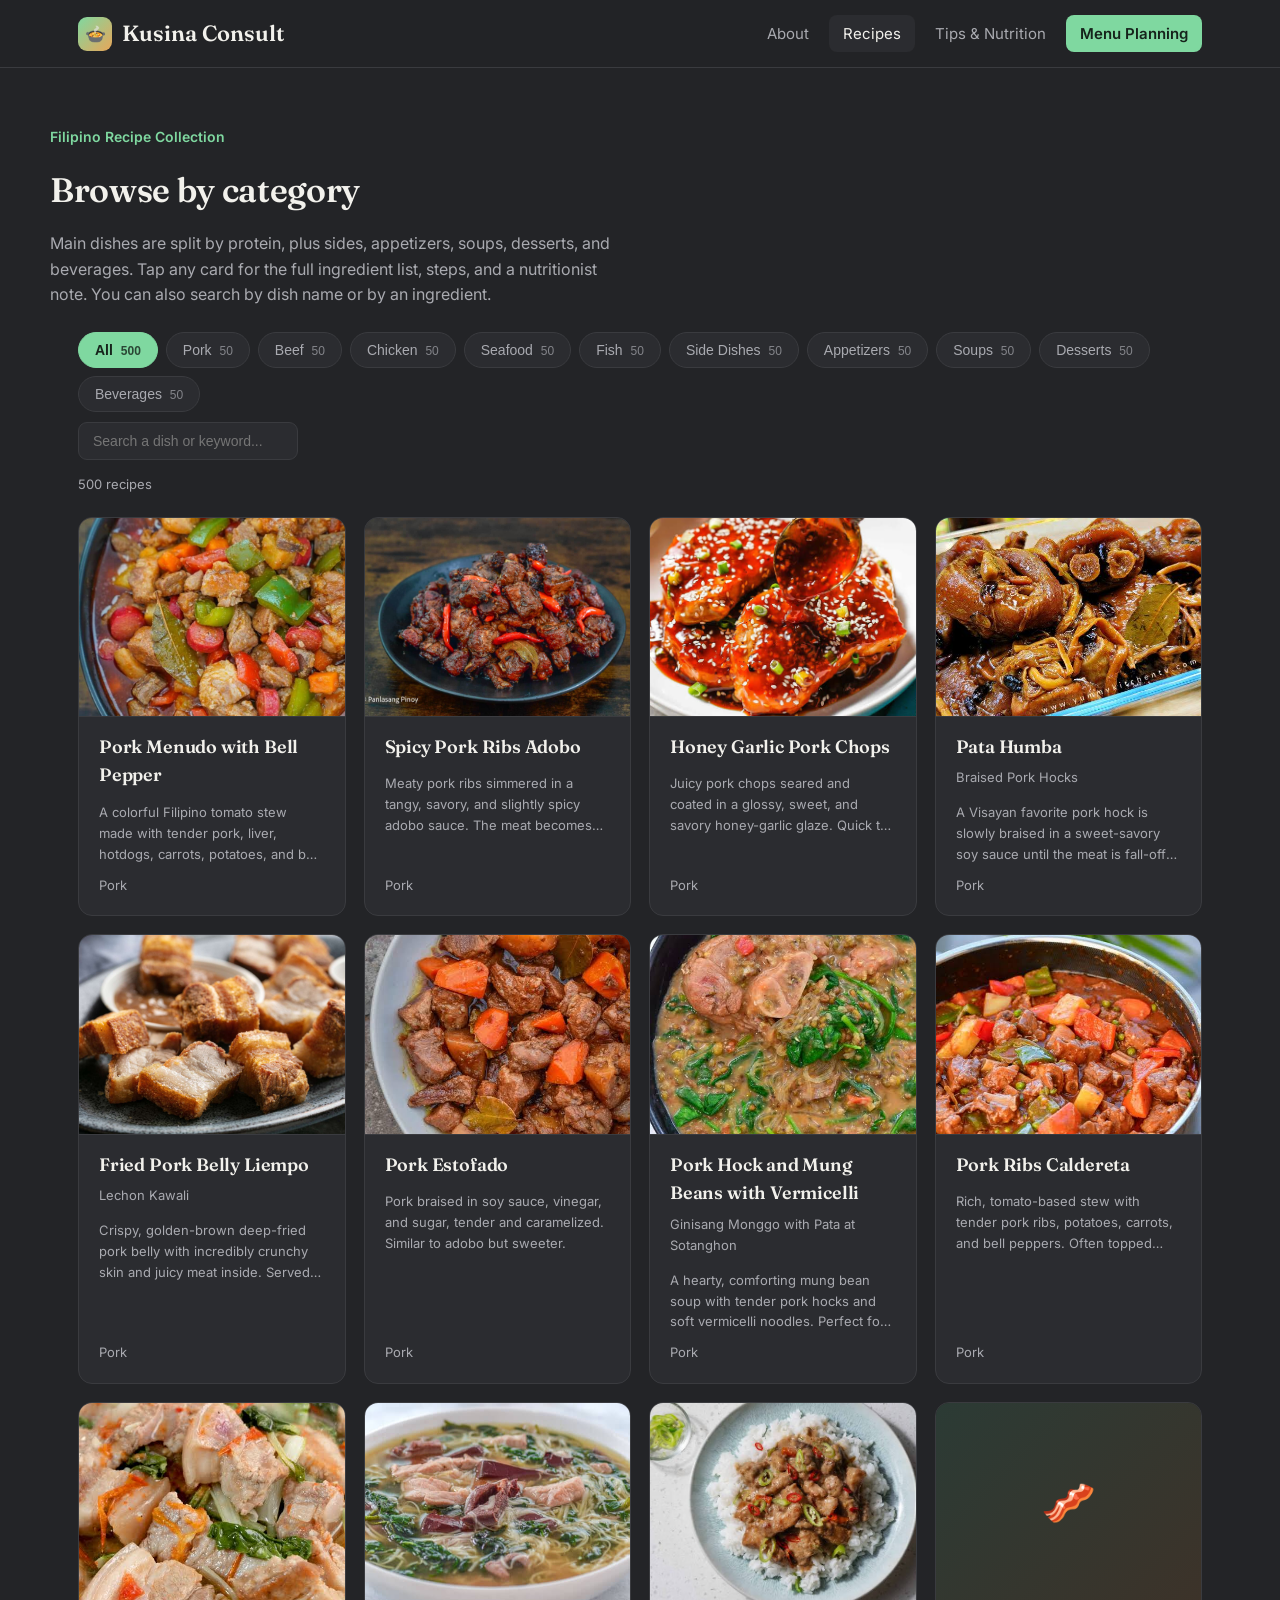
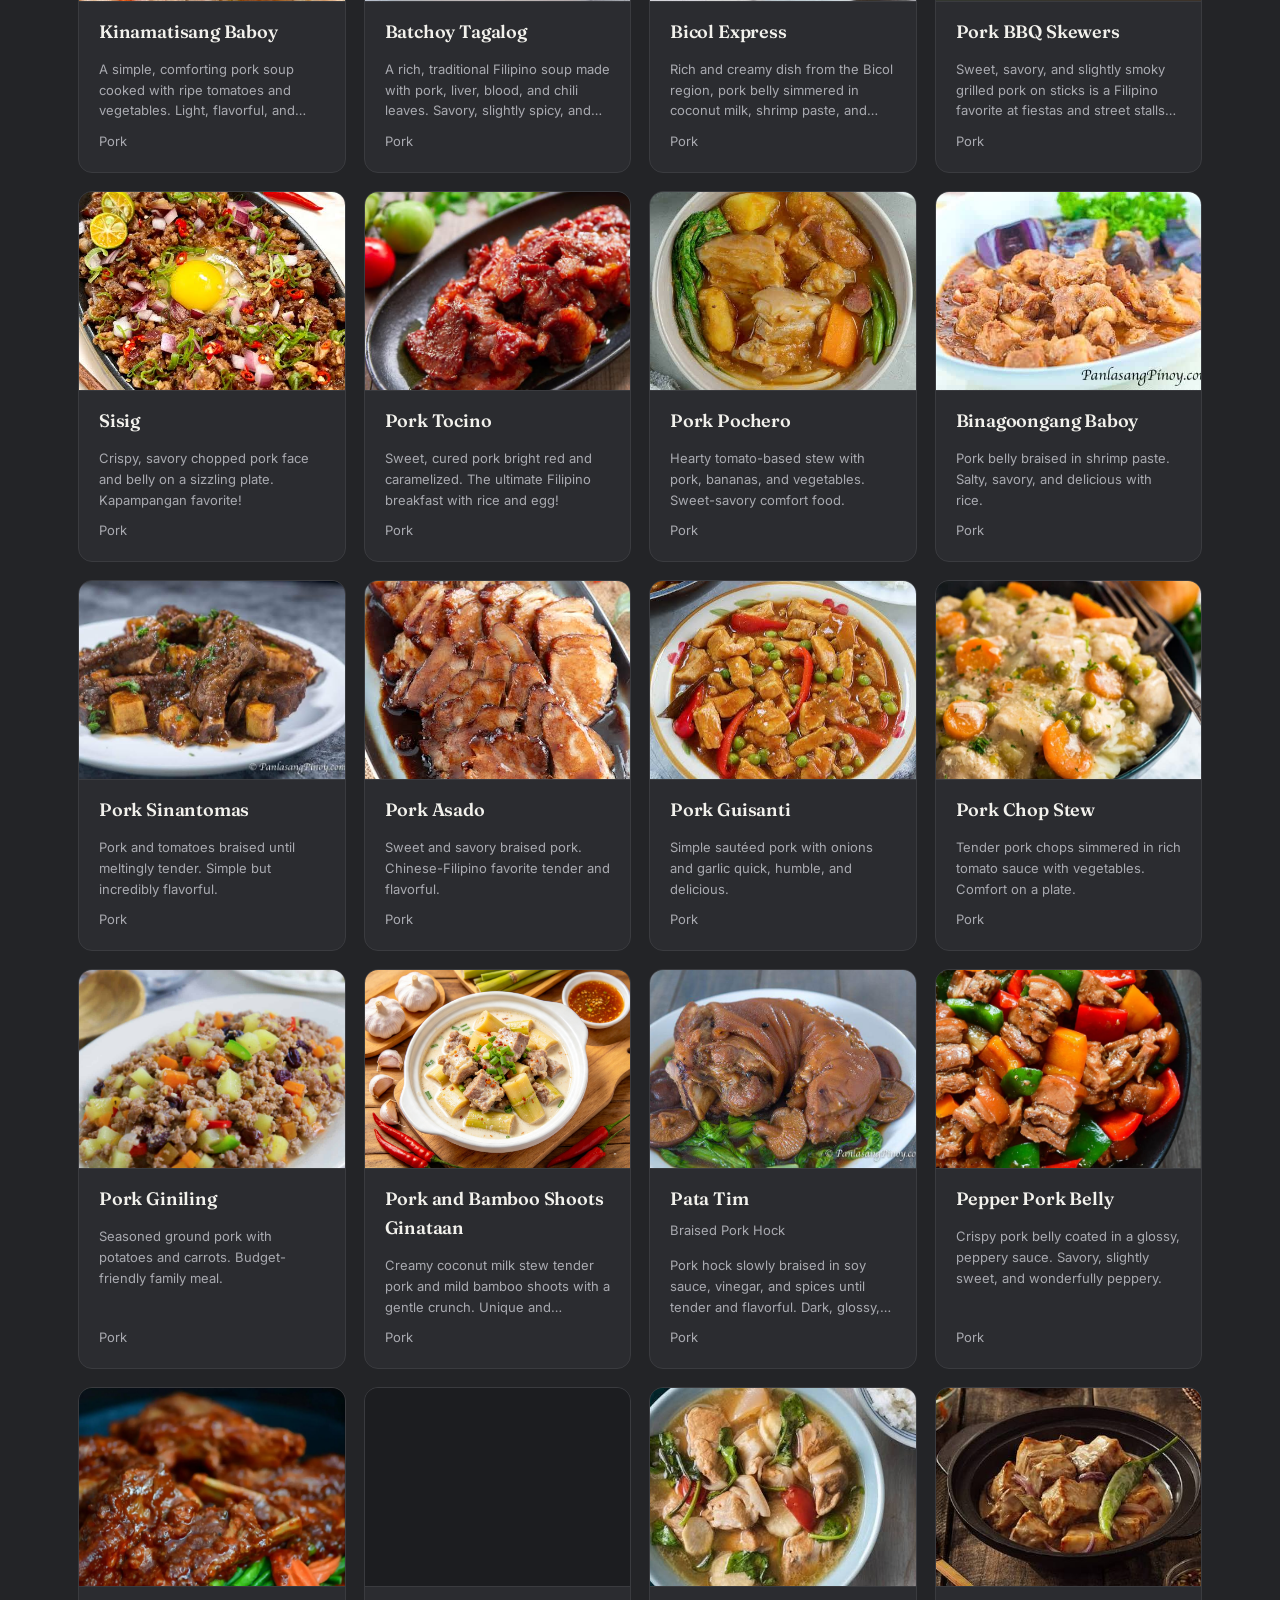
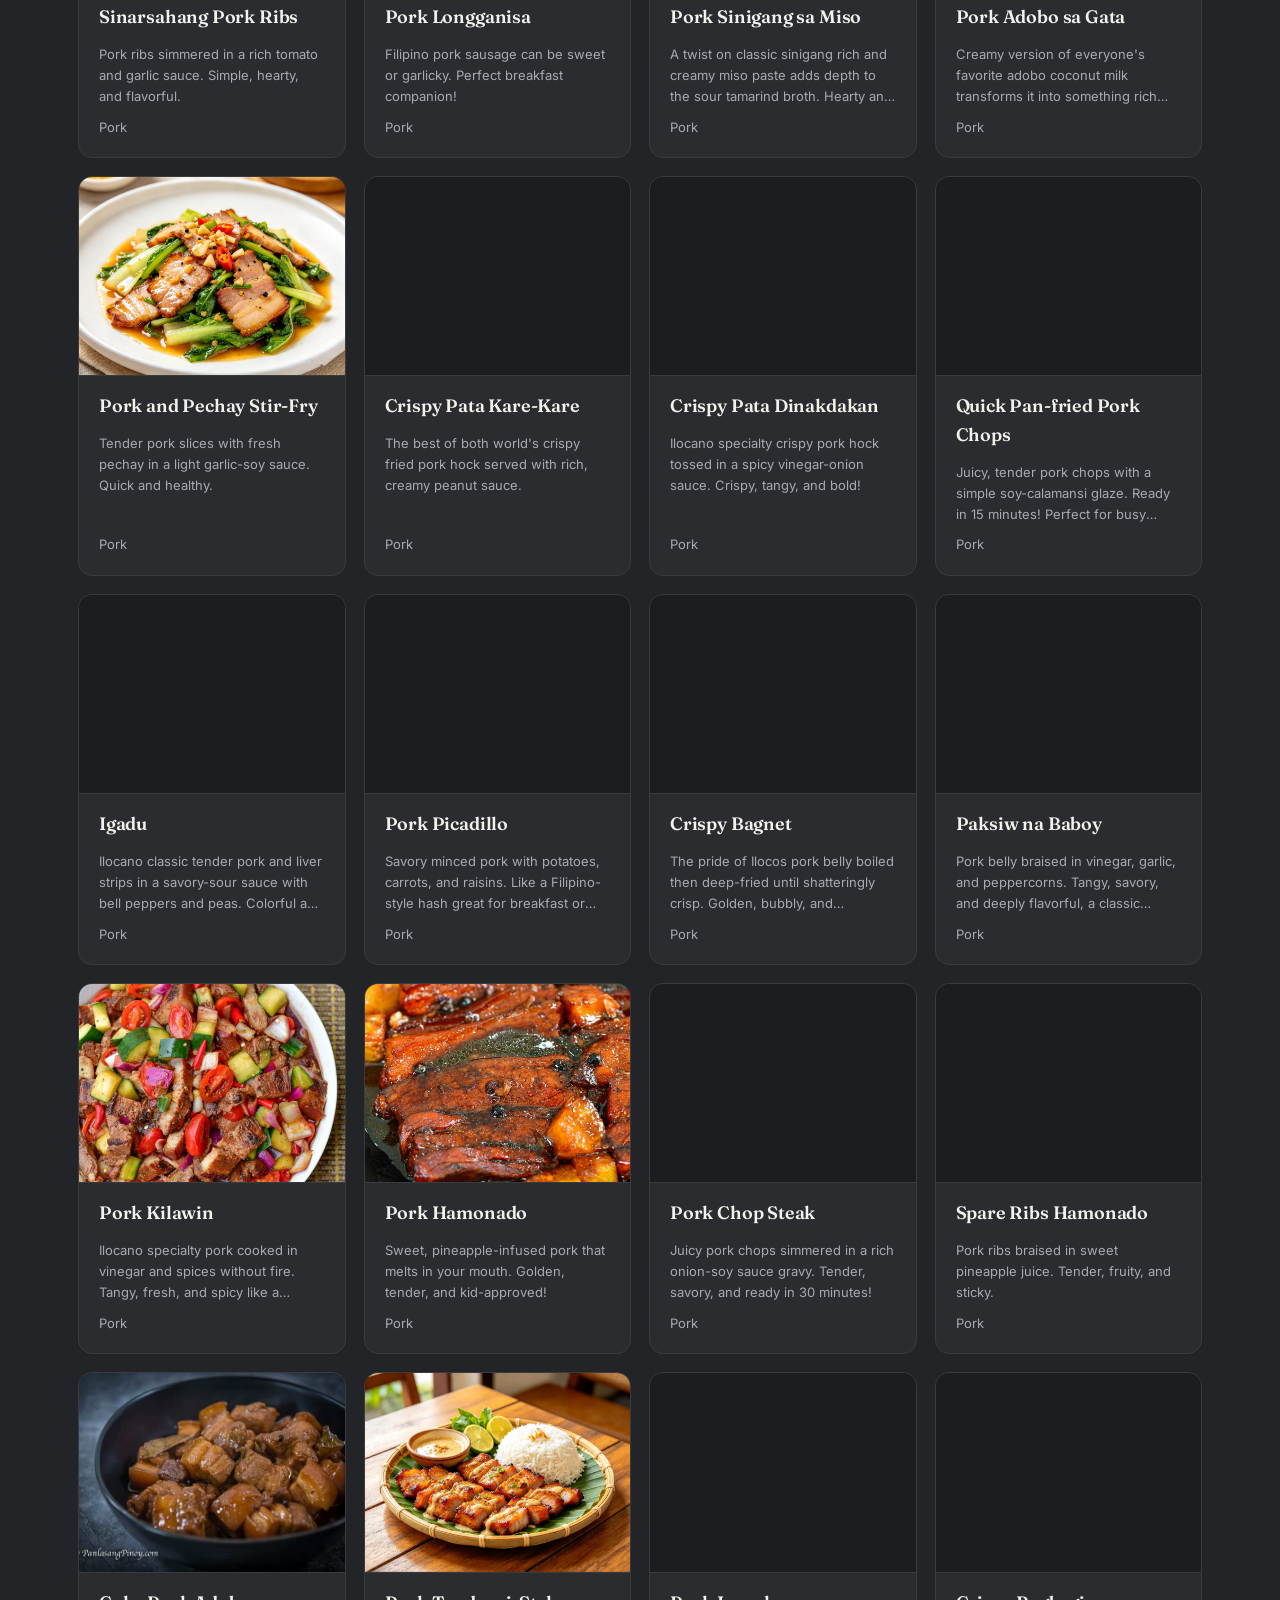
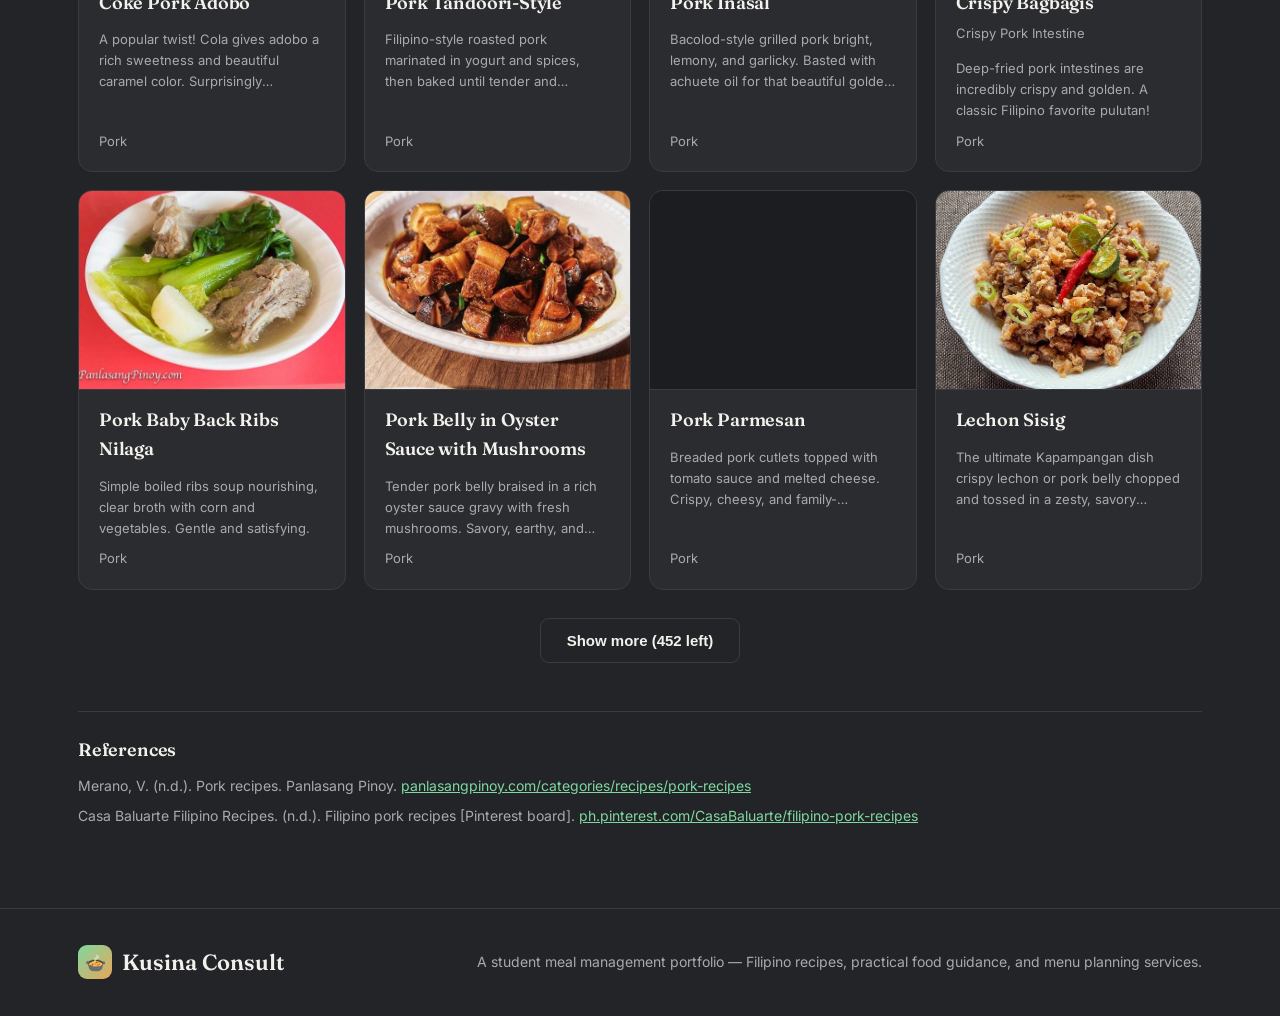
==== recipes.html @ 0970bfb7 "Meal manager portfolio" ====
<!DOCTYPE html>
<html lang="en">
<head>
<meta charset="UTF-8">
<meta name="viewport" content="width=device-width, initial-scale=1.0">
<title>Recipe Collection — Kusina Consult</title>
<link rel="stylesheet" href="assets/style.css">
</head>
<body>

<nav class="site-nav">
  <div class="nav-bar">
    <span class="brand"><span class="mark">🍲</span> Kusina Consult</span>
    <button class="sidebarOpen">☰</button>
    <ul class="nav-links">
      <button class="sidebarClose">✕</button>
      <li><a href="index.html">About</a></li>
      <li><a href="recipes.html" class="active">Recipes</a></li>
      <li><a href="tips.html">Tips & Nutrition</a></li>
      <li><a href="services.html" class="cta">Menu Planning</a></li>
    </ul>
  </div>
</nav>

<div class="page-header wrap">
  <span class="eyebrow">Filipino Recipe Collection</span>
  <h2>Browse by category</h2>
  <p>Main dishes are split by protein, plus sides, appetizers, soups, desserts, and beverages. Tap any card for the full ingredient list, steps, and a nutritionist note. You can also search by dish name or by an ingredient.</p>
</div>

<section style="padding-top:0;">
  <div class="wrap">
    <div class="recipe-toolbar">
      <div class="tab-group" id="tabGroup"></div>
      <input type="text" id="searchBox" class="search-box" placeholder="Search a dish or keyword...">
    </div>
    <div class="results-count" id="resultsCount"></div>
    <div class="recipe-grid" id="recipeGrid"></div>
    <div class="more-wrap"><button id="moreBtn" class="btn btn-outline" hidden>Show more</button></div>

    <div class="references">
      <h3>References</h3>
      <p>Merano, V. (n.d.). Pork recipes. Panlasang Pinoy. <a href="https://panlasangpinoy.com/categories/recipes/pork-recipes/">panlasangpinoy.com/categories/recipes/pork-recipes</a></p>
      <p>Casa Baluarte Filipino Recipes. (n.d.). Filipino pork recipes [Pinterest board]. <a href="https://ph.pinterest.com/CasaBaluarte/filipino-pork-recipes/">ph.pinterest.com/CasaBaluarte/filipino-pork-recipes</a></p>
    </div>
  </div>
</section>

<div class="modal-overlay" id="modalOverlay">
  <div class="modal" id="modalBody" role="dialog" aria-modal="true" aria-labelledby="modalTitle"></div>
</div>

<footer>
  <div class="wrap footer-inner">
    <span class="brand"><span class="mark">🍲</span> Kusina Consult</span>
    <p>A student meal management portfolio — Filipino recipes, practical food guidance, and menu planning services.</p>
  </div>
</footer>

<script src="assets/recipes-data.js"></script>
<script src="assets/recipes-app.js"></script>
<script src="assets/script.js"></script>
</body>
</html>
---- assets/style.css ----
@import url('https://fonts.googleapis.com/css2?family=Fraunces:opsz,wght@9..144,500;9..144,600&family=Inter:wght@400;500;600;700&display=swap');

* { margin:0; padding:0; box-sizing:border-box; }

:root{
  --bg:#232427;
  --panel:#2b2c30;
  --panel-alt:#1c1d20;
  --accent:#7fd8a0;      /* herb green */
  --accent-warm:#e8a659; /* toasted-annatto orange */
  --text:#f2f1ec;
  --text-dim:#a9aab0;
  --border:#3a3b3f;
  --serif: 'Fraunces', serif;
  --sans: 'Inter', sans-serif;
}

body{
  font-family: var(--sans);
  background:var(--bg);
  color:var(--text);
  line-height:1.6;
}

a{ color:inherit; text-decoration:none; }
img{ max-width:100%; display:block; }
ul{ list-style:none; }

.wrap{ max-width:1180px; margin:0 auto; padding:0 28px; }

/* ---------- NAV ---------- */
nav.site-nav{
  position:sticky; top:0; z-index:50;
  background:rgba(35,36,39,0.92);
  backdrop-filter:blur(6px);
  border-bottom:1px solid var(--border);
}
.nav-bar{
  max-width:1180px; margin:0 auto; padding:16px 28px;
  display:flex; align-items:center; justify-content:space-between;
}
.brand{ display:flex; align-items:center; gap:10px; font-family:var(--serif); font-size:22px; font-weight:600; }
.brand .mark{ width:34px; height:34px; border-radius:9px; background:linear-gradient(135deg,var(--accent),var(--accent-warm)); display:flex; align-items:center; justify-content:center; font-size:17px; }
.nav-links{ display:flex; gap:6px; align-items:center; }
.nav-links a{
  font-size:15px; color:var(--text-dim); padding:9px 14px; border-radius:8px;
}
.nav-links a:hover, .nav-links a.active{ color:var(--text); background:var(--panel); }
.nav-links a.cta{ background:var(--accent); color:#16231b; font-weight:600; }
.nav-links a.cta:hover{ background:#93e2ae; color:#16231b; }
.sidebarOpen, .sidebarClose{ display:none; font-size:24px; cursor:pointer; background:none; border:none; color:var(--text); }

@media (max-width:860px){
  .nav-links{
    position:fixed; top:0; right:-100%; height:100%; width:280px;
    background:var(--panel-alt); flex-direction:column; align-items:flex-start;
    padding:80px 24px 24px; gap:4px; transition:right .35s ease; border-left:1px solid var(--border);
  }
  .nav-links.open{ right:0; }
  .nav-links a{ width:100%; padding:14px 10px; }
  .sidebarOpen{ display:block; }
  .sidebarClose{ display:block; position:absolute; top:24px; right:24px; }
}

/* ---------- HERO / GENERIC SECTIONS ---------- */
.eyebrow{ color:var(--accent); font-size:14px; font-weight:600; margin-bottom:14px; display:inline-block; }
h1,h2,h3{ font-family:var(--serif); font-weight:600; letter-spacing:-0.01em; }
h1{ font-size:52px; line-height:1.08; }
h2{ font-size:34px; margin-bottom:14px; }
h3{ font-size:20px; }
p{ color:var(--text-dim); }

section{ padding:72px 0; }
.section-alt{ background:var(--panel-alt); }

.btn{
  display:inline-flex; align-items:center; gap:8px; padding:13px 26px; border-radius:9px;
  font-weight:600; font-size:15px; border:none; cursor:pointer;
}
.btn-primary{ background:var(--accent); color:#16231b; }
.btn-primary:hover{ background:#93e2ae; }
.btn-outline{ background:transparent; color:var(--text); border:1px solid var(--border); }
.btn-outline:hover{ border-color:var(--accent); color:var(--accent); }

/* ---------- HERO ---------- */
.hero{ padding:88px 0 64px; }
.hero-grid{ display:grid; grid-template-columns:1.1fr 0.9fr; gap:56px; align-items:center; }
.hero h1 span{ color:var(--accent); }
.hero p.lede{ font-size:18px; max-width:46ch; margin:20px 0 30px; }
.hero-actions{ display:flex; gap:14px; }
.hero-card{
  background:var(--panel); border:1px solid var(--border); border-radius:16px; padding:26px;
}
.hero-card .stat{ display:flex; justify-content:space-between; padding:14px 0; border-bottom:1px solid var(--border); }
.hero-card .stat:last-child{ border-bottom:none; }
.hero-card .stat b{ font-family:var(--serif); font-size:22px; color:var(--accent); }

@media (max-width:860px){ .hero-grid{ grid-template-columns:1fr; } h1{ font-size:38px; } }

/* ---------- TEAM ---------- */
.team-grid{ display:grid; grid-template-columns:repeat(auto-fit,minmax(220px,1fr)); gap:22px; margin-top:36px; }
.team-card{ background:var(--panel); border:1px solid var(--border); border-radius:14px; padding:24px; }
.team-avatar{
  width:56px; height:56px; border-radius:50%; background:linear-gradient(135deg,var(--accent-warm),var(--accent));
  display:flex; align-items:center; justify-content:center; font-family:var(--serif); font-size:26px; color:#16231b; margin-bottom:16px;
}
.team-avatar{ width:88px; height:88px; position:relative; overflow:hidden; }
.team-avatar img{ position:absolute; inset:0; width:100%; height:100%; object-fit:cover; }
.team-role{ color:var(--accent); font-size:13px; font-weight:600; margin-bottom:6px; }
.team-card p{ font-size:14px; }

/* ---------- CARD GRIDS (services / tips) ---------- */
.grid-3{ display:grid; grid-template-columns:repeat(auto-fit,minmax(250px,1fr)); gap:22px; margin-top:36px; }
.info-card{ background:var(--panel); border:1px solid var(--border); border-radius:14px; padding:26px; }
.info-card .icon{ font-size:26px; margin-bottom:14px; display:block; }
.info-card h3{ margin-bottom:10px; }
.info-card p{ font-size:14px; }
.info-card ul{ margin-top:10px; font-size:14px; color:var(--text-dim); }
.info-card ul li{ padding:4px 0; padding-left:18px; position:relative; }
.info-card ul li::before{ content:"–"; position:absolute; left:0; color:var(--accent); }

/* ---------- RECIPE BROWSER ---------- */
.recipe-toolbar{ display:flex; flex-wrap:wrap; gap:10px; align-items:center; justify-content:space-between; margin-bottom:8px; }
.tab-group{ display:flex; flex-wrap:wrap; gap:8px; }
.tab-btn{
  background:var(--panel); border:1px solid var(--border); color:var(--text-dim);
  padding:9px 16px; border-radius:999px; font-size:14px; cursor:pointer;
}
.tab-btn.active{ background:var(--accent); border-color:var(--accent); color:#16231b; font-weight:600; }
.search-box{
  background:var(--panel); border:1px solid var(--border); border-radius:9px; color:var(--text);
  padding:10px 14px; font-size:14px; min-width:220px;
}
.search-box:focus{ outline:2px solid var(--accent); }
.results-count{ font-size:13px; color:var(--text-dim); margin:14px 0 22px; }

.recipe-grid{ display:grid; grid-template-columns:repeat(auto-fill,minmax(240px,1fr)); gap:18px; }
.recipe-card{
  background:var(--panel); border:1px solid var(--border); border-radius:14px; padding:0; overflow:hidden;
  cursor:pointer; transition:border-color .2s ease, transform .2s ease;
}
.recipe-card:hover{ border-color:var(--accent); transform:translateY(-2px); }
.recipe-card .tag{ color:var(--accent-warm); font-size:12px; font-weight:600; }
.recipe-card h3{ margin:8px 0 6px; font-size:18px; }
.recipe-card .meta{ font-size:13px; color:var(--text-dim); }
.no-results{ color:var(--text-dim); padding:40px 0; text-align:center; }

/* modal */
.modal-overlay{
  display:none; position:fixed; inset:0; background:rgba(15,16,18,0.7);
  align-items:center; justify-content:center; z-index:200; padding:20px;
}
.modal-overlay.open{ display:flex; }
.modal{
  background:var(--panel); border:1px solid var(--border); border-radius:16px;
  max-width:560px; width:100%; max-height:85vh; overflow-y:auto; padding:32px; position:relative;
}
.modal-close{ position:absolute; top:12px; right:12px; z-index:2; width:36px; height:36px; border-radius:50%; background:rgba(15,16,18,0.7); border:1px solid var(--border); color:var(--text); font-size:22px; line-height:1; cursor:pointer; }
.modal-close:hover{ border-color:var(--accent); color:var(--accent); }
.modal h2{ font-size:26px; margin-bottom:4px; }
.modal .meta{ font-size:14px; color:var(--text-dim); margin-bottom:18px; }
.modal h4{ color:var(--accent); font-size:14px; text-transform:uppercase; letter-spacing:0.04em; margin:20px 0 8px; font-family:var(--sans); }
.modal ul{ font-size:15px; }
.modal ul li{ padding:5px 0; padding-left:18px; position:relative; }
.modal ul li::before{ content:"•"; position:absolute; left:0; color:var(--accent); }
.modal ol{ font-size:15px; padding-left:20px; }
.modal ol li{ padding:6px 0; }

/* ---------- SERVICES FORM ---------- */
.services-grid{ display:grid; grid-template-columns:1fr 1fr; gap:48px; align-items:start; }
.plan-list{ display:flex; flex-direction:column; gap:16px; margin-top:26px; }
.plan{ background:var(--panel); border:1px solid var(--border); border-radius:14px; padding:22px; }
.plan h3{ display:flex; justify-content:space-between; align-items:baseline; }
.plan .price{ color:var(--accent); font-family:var(--serif); font-size:20px; }
.plan p{ font-size:14px; margin-top:8px; }

.intake-form{ background:var(--panel); border:1px solid var(--border); border-radius:16px; padding:28px; }
.intake-form label{ display:block; font-size:13px; color:var(--text-dim); margin:14px 0 6px; }
.intake-form input, .intake-form select, .intake-form textarea{
  width:100%; background:var(--panel-alt); border:1px solid var(--border); border-radius:8px;
  color:var(--text); padding:11px 13px; font-size:14px; font-family:var(--sans);
}
.intake-form textarea{ min-height:90px; resize:vertical; }
.intake-form .row2{ display:grid; grid-template-columns:1fr 1fr; gap:14px; }
.form-note{ font-size:13px; color:var(--text-dim); margin-top:16px; }

@media (max-width:860px){ .services-grid{ grid-template-columns:1fr; } }

/* ---------- FOOTER ---------- */
footer{ border-top:1px solid var(--border); padding:36px 0; }
.footer-inner{ display:flex; flex-wrap:wrap; gap:16px; justify-content:space-between; align-items:center; }
footer p{ font-size:14px; }

/* ---------- PAGE HEADER (inner pages) ---------- */
.page-header{ padding:56px 0 24px; }
.page-header p{ max-width:56ch; margin-top:10px; }

/* ---------- LESSON BLOCKS (tips & nutrition) ---------- */
.lesson{ display:grid; grid-template-columns:260px 1fr; gap:40px; padding:36px 0; border-top:1px solid var(--border); }
.lesson:first-of-type{ border-top:none; }
.lesson h3{ font-size:22px; }
.lesson .lesson-icon{ font-size:26px; display:block; margin-bottom:10px; }
.lesson ul{ margin-bottom:16px; }
.lesson ul li{ padding:6px 0 6px 20px; position:relative; color:var(--text); font-size:15px; }
.lesson ul li::before{ content:""; position:absolute; left:0; top:15px; width:7px; height:7px; border-radius:50%; background:var(--accent); }
.lesson p{ font-size:15px; margin-bottom:12px; }
.example{ background:var(--panel); border-left:3px solid var(--accent-warm); border-radius:0 10px 10px 0; padding:14px 18px; font-size:14px; color:var(--text-dim); }
.example b{ color:var(--accent-warm); }
@media (max-width:860px){ .lesson{ grid-template-columns:1fr; gap:14px; } }

.plate-wrap{ display:flex; gap:32px; align-items:center; flex-wrap:wrap; margin-top:18px; }
.plate-legend li{ padding:5px 0 5px 26px; position:relative; font-size:14px; color:var(--text); }
.plate-legend li i{ position:absolute; left:0; top:9px; width:14px; height:14px; border-radius:4px; }

.other-grid{ display:grid; grid-template-columns:repeat(auto-fit,minmax(260px,1fr)); gap:18px; margin-top:24px; }
.other-grid .info-card h3{ font-size:17px; }

.service-feature{ background:var(--panel); border:1px solid var(--border); border-radius:16px; padding:30px; margin-top:26px; }
.service-feature .best-for{ color:var(--accent); font-size:14px; font-weight:600; margin:8px 0 18px; }
.service-feature h4{ font-family:var(--sans); font-size:14px; color:var(--accent-warm); margin-bottom:8px; }
.service-feature ul li{ padding:6px 0 6px 20px; position:relative; font-size:15px; color:var(--text); }
.service-feature ul li::before{ content:""; position:absolute; left:0; top:15px; width:7px; height:7px; border-radius:50%; background:var(--accent); }

/* ---------- RECIPE BROWSER (v2) ---------- */
.tab-count{ font-size:12px; opacity:.7; margin-left:4px; }
.tab-btn.active .tab-count{ opacity:.8; }
button.recipe-card{ text-align:left; font:inherit; color:inherit; width:100%; }
.recipe-card .sub{ font-size:13px; color:var(--text-dim); margin-bottom:8px; }
.recipe-card .desc{ font-size:13px; margin:6px 0 10px; display:-webkit-box; -webkit-line-clamp:3; -webkit-box-orient:vertical; overflow:hidden; }
.recipe-card .meta{ margin-top:auto; }
.recipe-card{ display:flex; flex-direction:column; }
.recipe-card:focus-visible, .tab-btn:focus-visible, .modal-close:focus-visible{ outline:2px solid var(--accent); outline-offset:2px; }
.more-wrap{ text-align:center; margin-top:28px; }
.modal .sub{ color:var(--text-dim); font-size:14px; margin-bottom:6px; }
.modal-desc{ font-size:14px; margin-bottom:6px; }
.modal .ing-head{ color:var(--accent-warm); font-weight:600; font-size:14px; padding-left:0; margin-top:8px; }
.modal .ing-head::before{ content:none; }
.modal .note{ margin-top:22px; padding:14px 16px; border-left:3px solid var(--accent-warm); background:var(--panel-alt); border-radius:0 10px 10px 0; font-size:14px; color:var(--text-dim); }
.modal .note b{ color:var(--accent-warm); }
.references{ margin-top:48px; padding-top:24px; border-top:1px solid var(--border); }
.references h3{ font-size:18px; margin-bottom:10px; }
.references p{ font-size:14px; margin-bottom:8px; }
.references a{ color:var(--accent); text-decoration:underline; }

/* ---------- RECIPE PHOTOS ---------- */
.thumb{ background:var(--panel-alt); overflow:hidden; }
.thumb img{ width:100%; height:100%; object-fit:cover; display:block; }
.thumb.placeholder{
  display:flex; align-items:center; justify-content:center; font-size:44px;
  background:linear-gradient(135deg, rgba(127,216,160,.16), rgba(232,166,89,.16)), var(--panel-alt);
}
.card-thumb{ aspect-ratio:4/3; width:100%; flex-shrink:0; border-bottom:1px solid var(--border); }
.card-body{ display:flex; flex-direction:column; flex:1; padding:16px 20px 20px; }
.card-body h3{ margin-top:0; }
.recipe-card:hover .card-thumb img{ transform:scale(1.04); }
.card-thumb img{ transition:transform .3s ease; }

.modal-thumb{ aspect-ratio:16/9; margin:-32px -32px 22px; width:calc(100% + 64px); }
.modal-thumb.placeholder{ font-size:64px; }
@media (max-width:480px){
  .modal{ padding:22px; }
  .modal-thumb{ margin:-22px -22px 18px; width:calc(100% + 44px); }
}

.team-avatar img:not([src]){ display:none; }
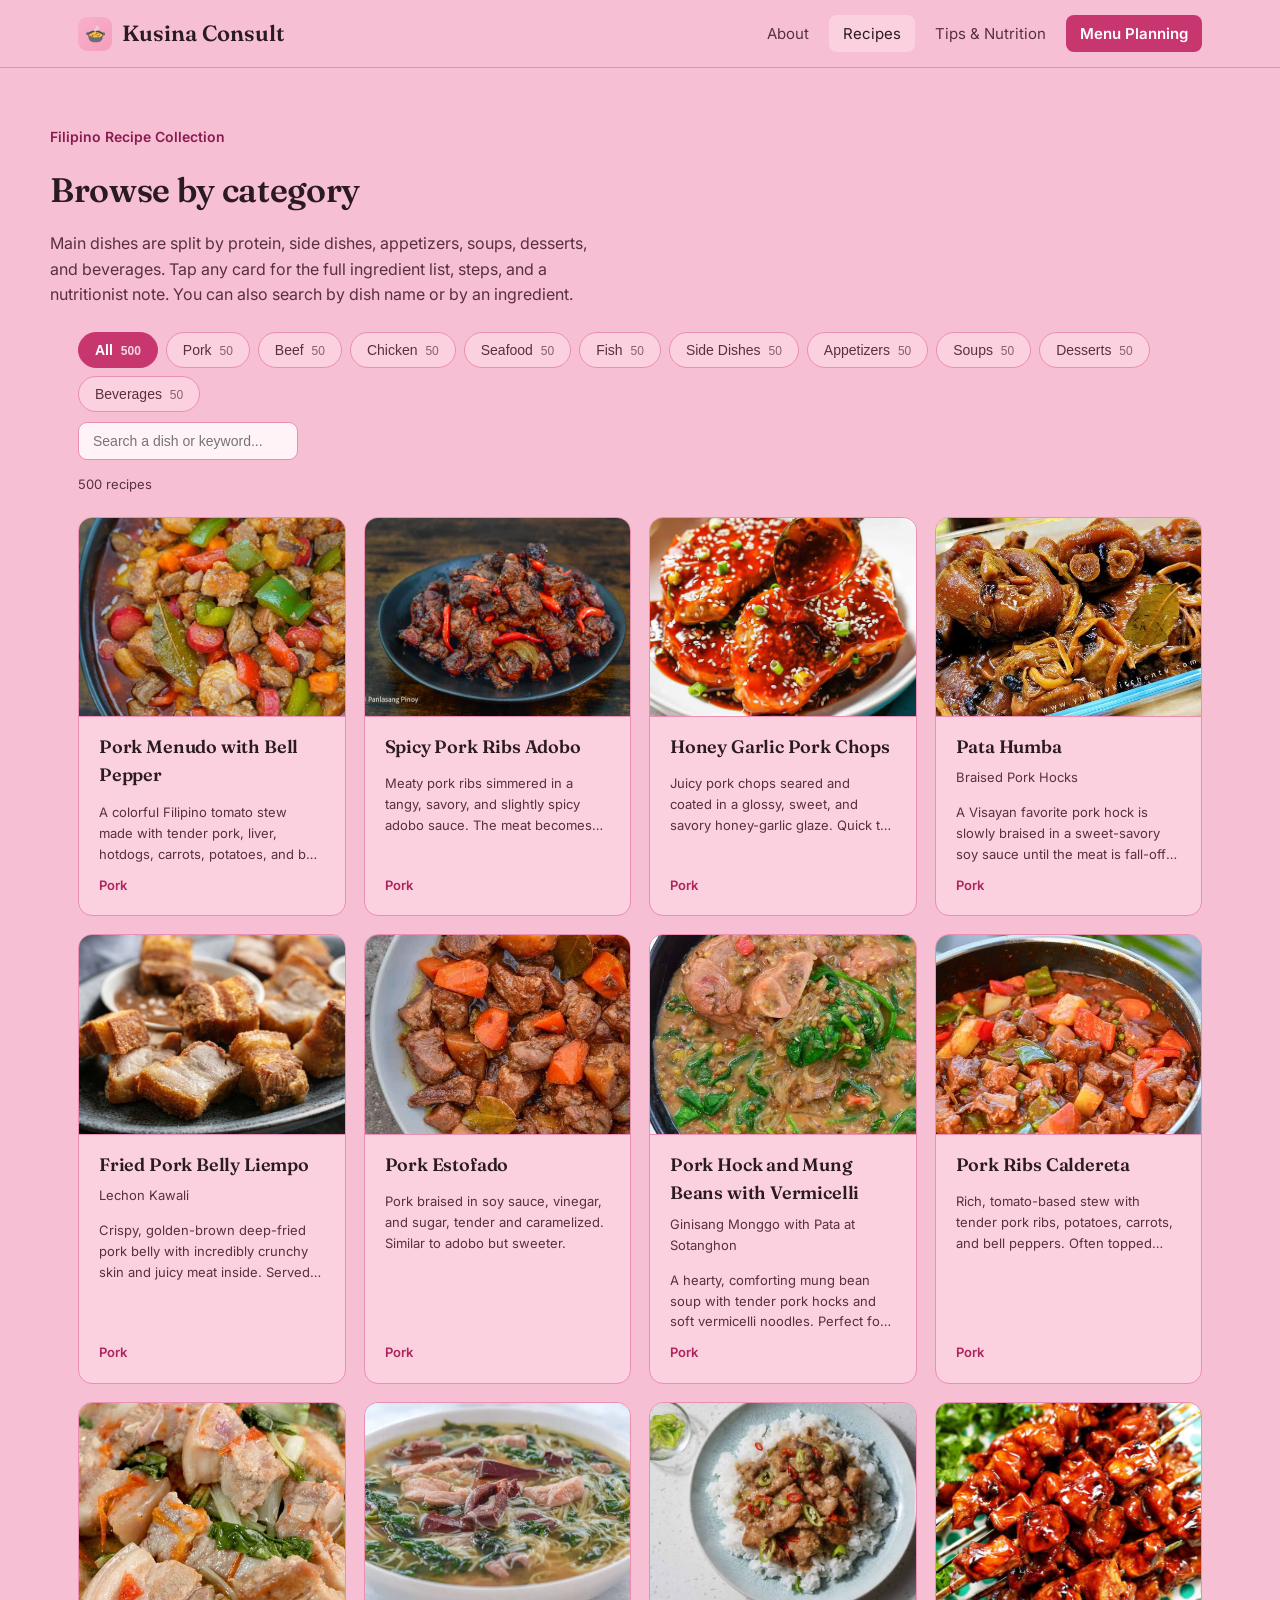
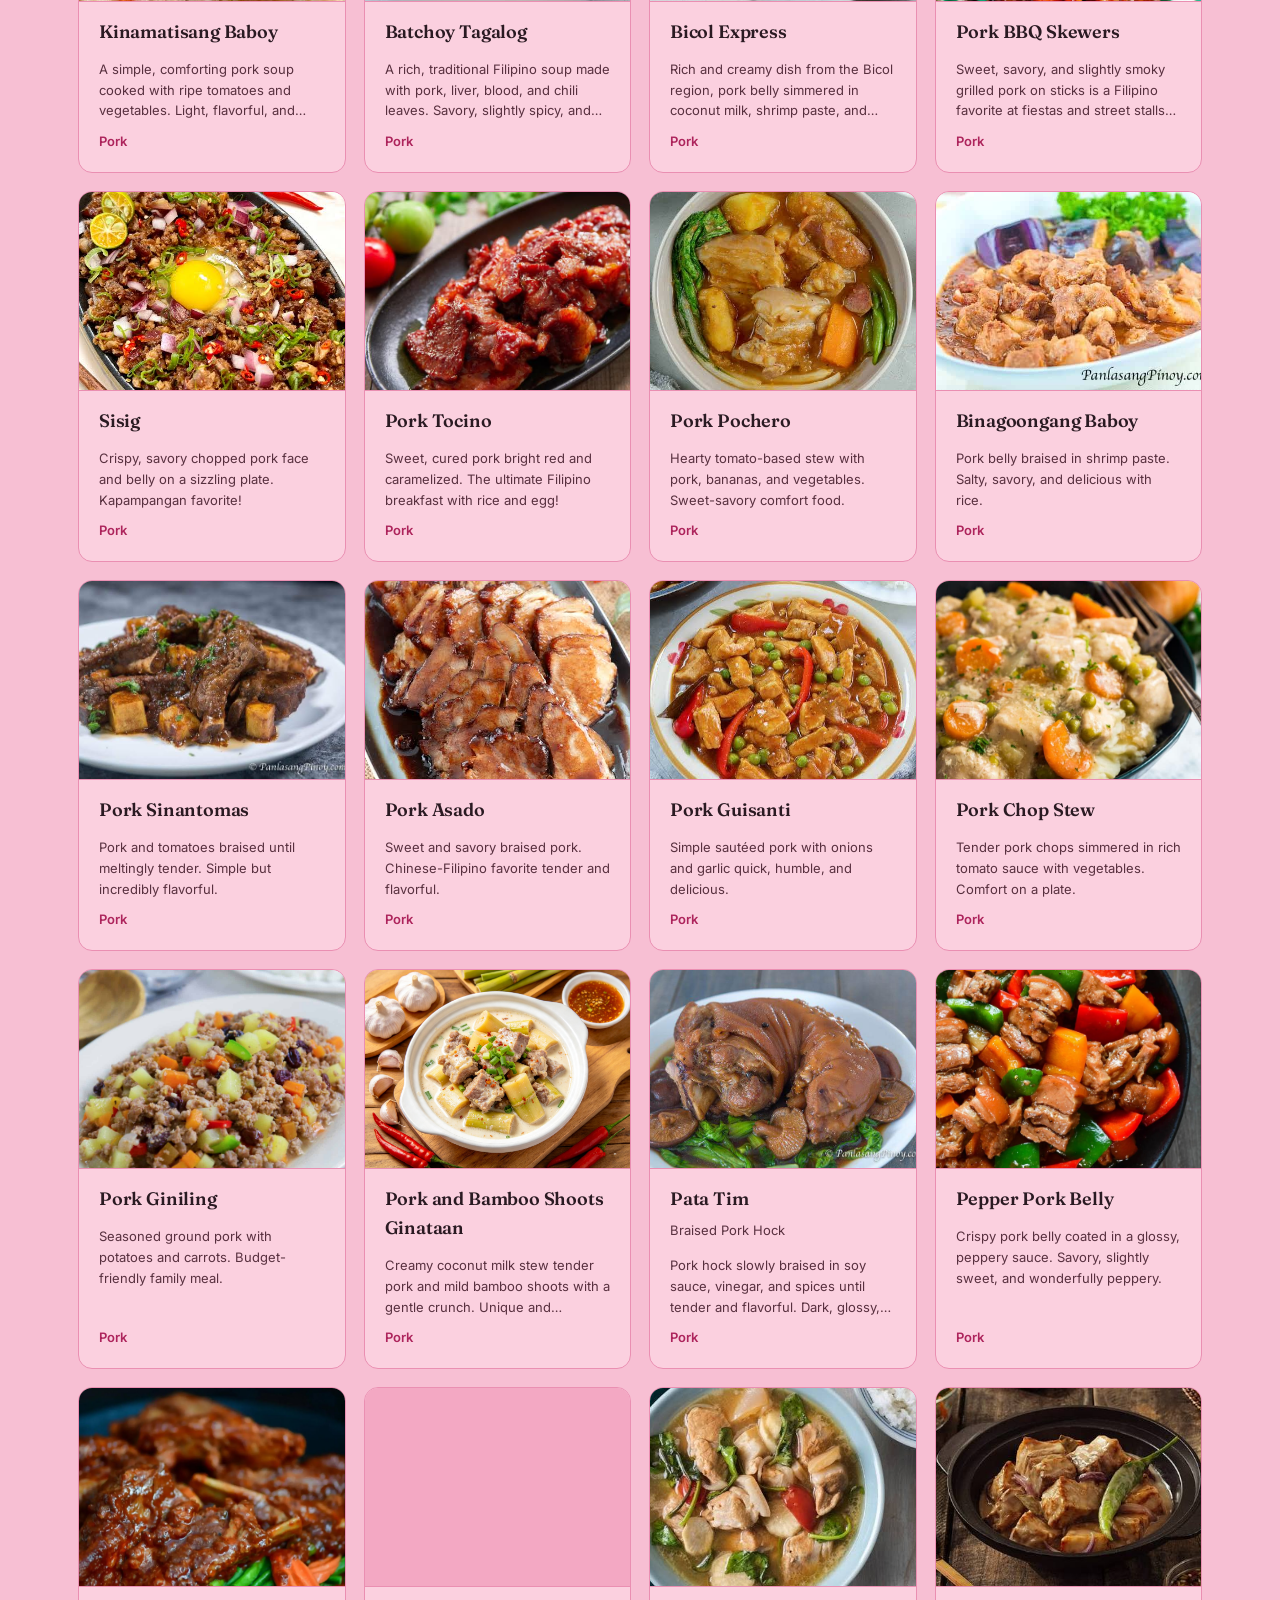
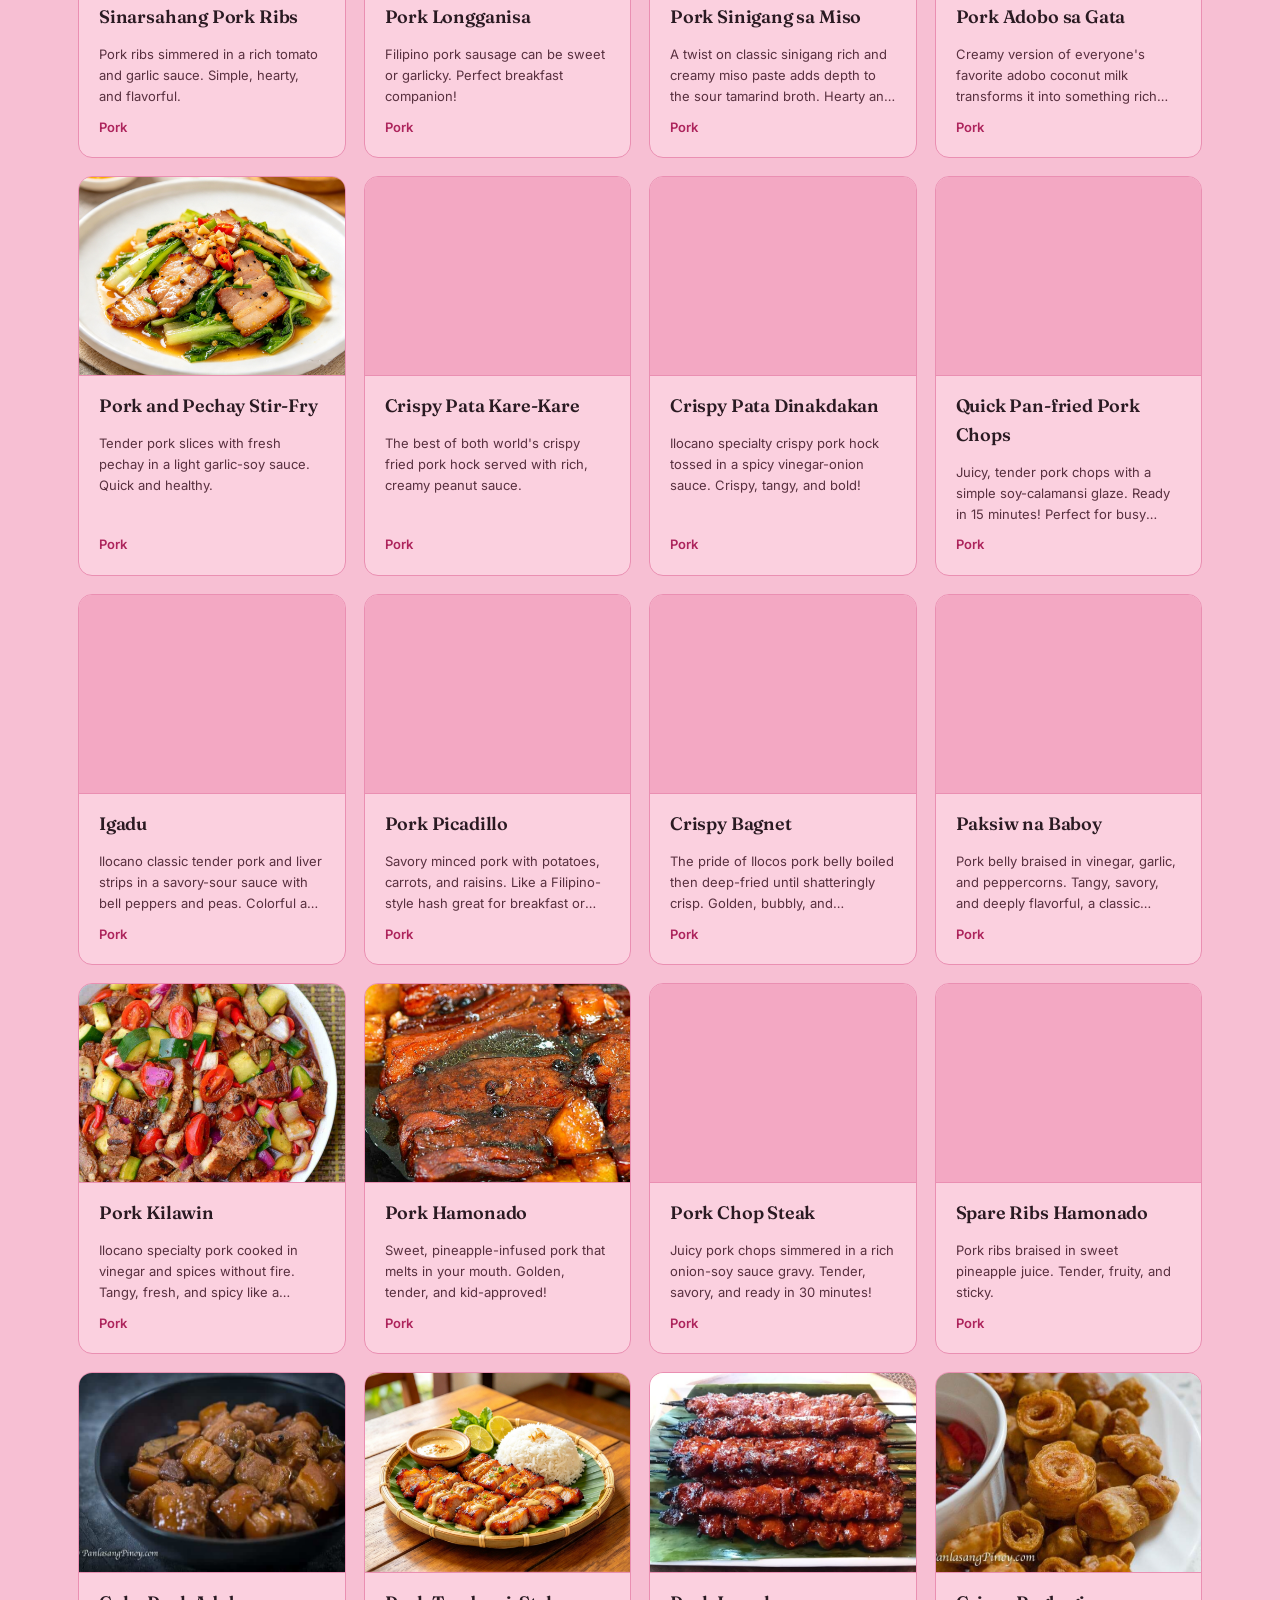
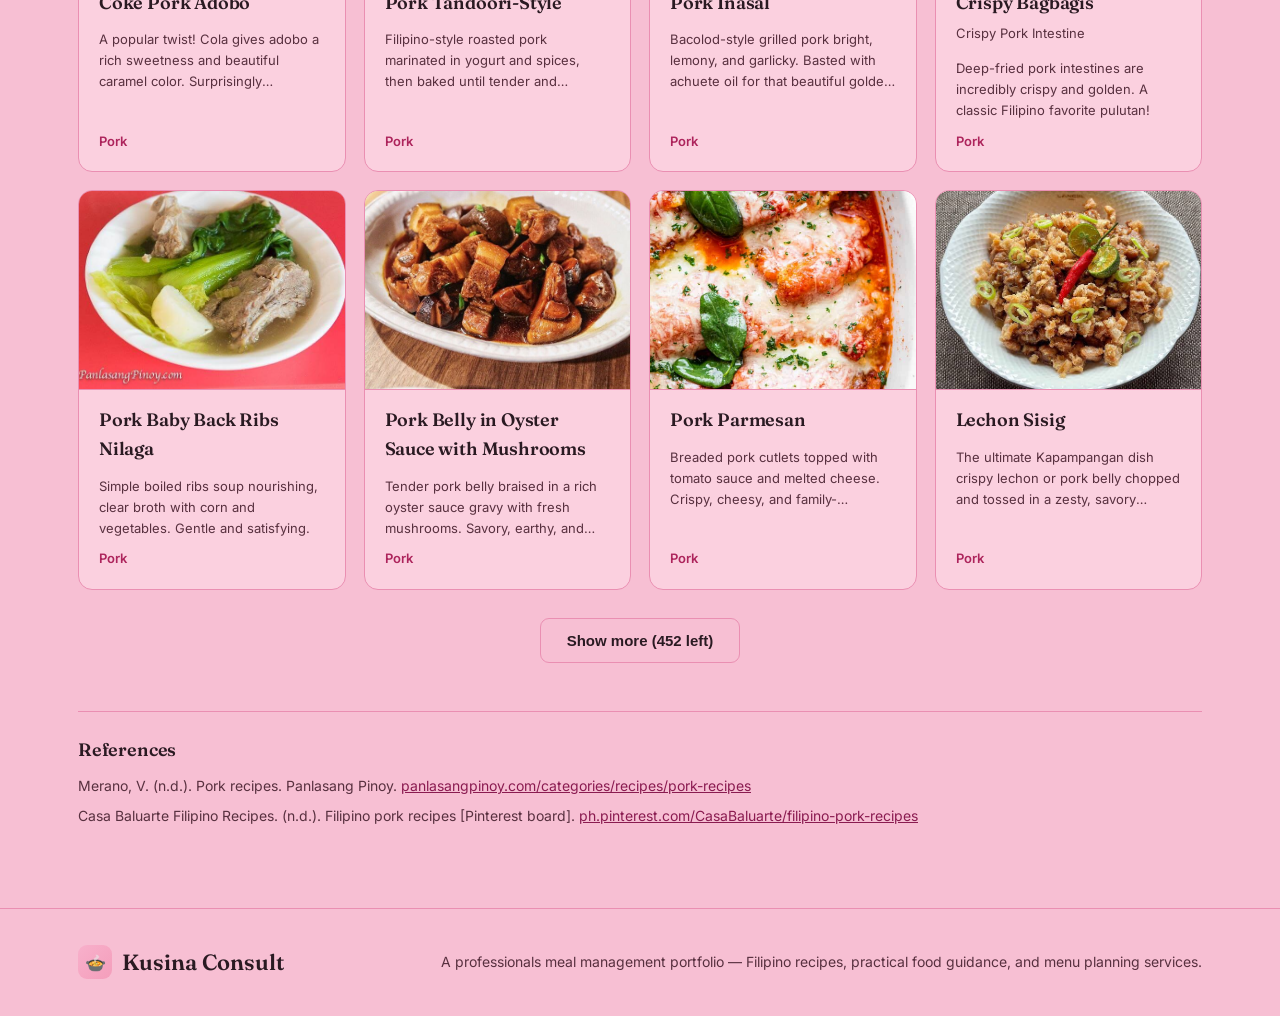
==== commit 839048f0: "Pink and green theme" ====
--- a/recipes.html
+++ b/recipes.html
@@ -1,64 +1,97 @@
-<!DOCTYPE html>
+<!doctype html>
 <html lang="en">
-<head>
-<meta charset="UTF-8">
-<meta name="viewport" content="width=device-width, initial-scale=1.0">
-<title>Recipe Collection — Kusina Consult</title>
-<link rel="stylesheet" href="assets/style.css">
-</head>
-<body>
+  <head>
+    <meta charset="UTF-8" />
+    <meta name="viewport" content="width=device-width, initial-scale=1.0" />
+    <title>Recipe Collection — Kusina Consult</title>
+    <link rel="stylesheet" href="assets/style.css" />
+  </head>
+  <body>
+    <nav class="site-nav">
+      <div class="nav-bar">
+        <span class="brand"><span class="mark">🍲</span> Kusina Consult</span>
+        <button class="sidebarOpen">☰</button>
+        <ul class="nav-links">
+          <button class="sidebarClose">✕</button>
+          <li><a href="index.html">About</a></li>
+          <li><a href="recipes.html" class="active">Recipes</a></li>
+          <li><a href="tips.html">Tips & Nutrition</a></li>
+          <li><a href="services.html" class="cta">Menu Planning</a></li>
+        </ul>
+      </div>
+    </nav>
 
-<nav class="site-nav">
-  <div class="nav-bar">
-    <span class="brand"><span class="mark">🍲</span> Kusina Consult</span>
-    <button class="sidebarOpen">☰</button>
-    <ul class="nav-links">
-      <button class="sidebarClose">✕</button>
-      <li><a href="index.html">About</a></li>
-      <li><a href="recipes.html" class="active">Recipes</a></li>
-      <li><a href="tips.html">Tips & Nutrition</a></li>
-      <li><a href="services.html" class="cta">Menu Planning</a></li>
-    </ul>
-  </div>
-</nav>
+    <div class="page-header wrap">
+      <span class="eyebrow">Filipino Recipe Collection</span>
+      <h2>Browse by category</h2>
+      <p>
+        Main dishes are split by protein, side dishes, appetizers, soups,
+        desserts, and beverages. Tap any card for the full ingredient list,
+        steps, and a nutritionist note. You can also search by dish name or by
+        an ingredient.
+      </p>
+    </div>
 
-<div class="page-header wrap">
-  <span class="eyebrow">Filipino Recipe Collection</span>
-  <h2>Browse by category</h2>
-  <p>Main dishes are split by protein, plus sides, appetizers, soups, desserts, and beverages. Tap any card for the full ingredient list, steps, and a nutritionist note. You can also search by dish name or by an ingredient.</p>
-</div>
+    <section style="padding-top: 0">
+      <div class="wrap">
+        <div class="recipe-toolbar">
+          <div class="tab-group" id="tabGroup"></div>
+          <input
+            type="text"
+            id="searchBox"
+            class="search-box"
+            placeholder="Search a dish or keyword..."
+          />
+        </div>
+        <div class="results-count" id="resultsCount"></div>
+        <div class="recipe-grid" id="recipeGrid"></div>
+        <div class="more-wrap">
+          <button id="moreBtn" class="btn btn-outline" hidden>Show more</button>
+        </div>
 
-<section style="padding-top:0;">
-  <div class="wrap">
-    <div class="recipe-toolbar">
-      <div class="tab-group" id="tabGroup"></div>
-      <input type="text" id="searchBox" class="search-box" placeholder="Search a dish or keyword...">
+        <div class="references">
+          <h3>References</h3>
+          <p>
+            Merano, V. (n.d.). Pork recipes. Panlasang Pinoy.
+            <a
+              href="https://panlasangpinoy.com/categories/recipes/pork-recipes/"
+              >panlasangpinoy.com/categories/recipes/pork-recipes</a
+            >
+          </p>
+          <p>
+            Casa Baluarte Filipino Recipes. (n.d.). Filipino pork recipes
+            [Pinterest board].
+            <a
+              href="https://ph.pinterest.com/CasaBaluarte/filipino-pork-recipes/"
+              >ph.pinterest.com/CasaBaluarte/filipino-pork-recipes</a
+            >
+          </p>
+        </div>
+      </div>
+    </section>
+
+    <div class="modal-overlay" id="modalOverlay">
+      <div
+        class="modal"
+        id="modalBody"
+        role="dialog"
+        aria-modal="true"
+        aria-labelledby="modalTitle"
+      ></div>
     </div>
-    <div class="results-count" id="resultsCount"></div>
-    <div class="recipe-grid" id="recipeGrid"></div>
-    <div class="more-wrap"><button id="moreBtn" class="btn btn-outline" hidden>Show more</button></div>
 
-    <div class="references">
-      <h3>References</h3>
-      <p>Merano, V. (n.d.). Pork recipes. Panlasang Pinoy. <a href="https://panlasangpinoy.com/categories/recipes/pork-recipes/">panlasangpinoy.com/categories/recipes/pork-recipes</a></p>
-      <p>Casa Baluarte Filipino Recipes. (n.d.). Filipino pork recipes [Pinterest board]. <a href="https://ph.pinterest.com/CasaBaluarte/filipino-pork-recipes/">ph.pinterest.com/CasaBaluarte/filipino-pork-recipes</a></p>
-    </div>
-  </div>
-</section>
+    <footer>
+      <div class="wrap footer-inner">
+        <span class="brand"><span class="mark">🍲</span> Kusina Consult</span>
+        <p>
+          A professionals meal management portfolio — Filipino recipes,
+          practical food guidance, and menu planning services.
+        </p>
+      </div>
+    </footer>
 
-<div class="modal-overlay" id="modalOverlay">
-  <div class="modal" id="modalBody" role="dialog" aria-modal="true" aria-labelledby="modalTitle"></div>
-</div>
-
-<footer>
-  <div class="wrap footer-inner">
-    <span class="brand"><span class="mark">🍲</span> Kusina Consult</span>
-    <p>A student meal management portfolio — Filipino recipes, practical food guidance, and menu planning services.</p>
-  </div>
-</footer>
-
-<script src="assets/recipes-data.js"></script>
-<script src="assets/recipes-app.js"></script>
-<script src="assets/script.js"></script>
-</body>
+    <script src="assets/recipes-data.js"></script>
+    <script src="assets/recipes-app.js"></script>
+    <script src="assets/script.js"></script>
+  </body>
 </html>
--- a/assets/style.css
+++ b/assets/style.css
@@ -3,14 +3,23 @@
 * { margin:0; padding:0; box-sizing:border-box; }
 
 :root{
-  --bg:#232427;
-  --panel:#2b2c30;
-  --panel-alt:#1c1d20;
-  --accent:#7fd8a0;      /* herb green */
-  --accent-warm:#e8a659; /* toasted-annatto orange */
-  --text:#f2f1ec;
-  --text-dim:#a9aab0;
-  --border:#3a3b3f;
+  color-scheme: light;
+  --bg:#f7bfd3;            /* pink, sampled from the keyboard */
+  --panel:#fbd0df;         /* key pink */
+  --panel-alt:#f3a8c3;     /* deeper pink for alternate sections */
+  --input-bg:#fff3f8;
+  --accent:#8a1b50;        /* dark pink, for text and links */
+  --accent-fill:#c8366f;   /* dark pink, for buttons */
+  --accent-fill-hover:#a82a5c;
+  --accent-soft:#f8b0cb;   /* light rose, decorative */
+  --accent-warm:#8f1d55;   /* deep raspberry */
+  --pink-soft:#f49ebb;     /* decorative pink */
+  --on-accent:#ffffff;
+  --pink-key:#e15383;      /* the Enter-key pink, for accents */
+  --pink-deep:#ad245c;     /* dark pink for small text */
+  --text:#2a1a22;
+  --text-dim:#58303f;
+  --border:#ea8fb2;
   --serif: 'Fraunces', serif;
   --sans: 'Inter', sans-serif;
 }
@@ -31,7 +40,7 @@
 /* ---------- NAV ---------- */
 nav.site-nav{
   position:sticky; top:0; z-index:50;
-  background:rgba(35,36,39,0.92);
+  background:rgba(247,191,211,0.92);
   backdrop-filter:blur(6px);
   border-bottom:1px solid var(--border);
 }
@@ -40,14 +49,14 @@
   display:flex; align-items:center; justify-content:space-between;
 }
 .brand{ display:flex; align-items:center; gap:10px; font-family:var(--serif); font-size:22px; font-weight:600; }
-.brand .mark{ width:34px; height:34px; border-radius:9px; background:linear-gradient(135deg,var(--accent),var(--accent-warm)); display:flex; align-items:center; justify-content:center; font-size:17px; }
+.brand .mark{ width:34px; height:34px; border-radius:9px; background:linear-gradient(135deg,var(--accent-soft),var(--pink-soft)); display:flex; align-items:center; justify-content:center; font-size:17px; }
 .nav-links{ display:flex; gap:6px; align-items:center; }
 .nav-links a{
   font-size:15px; color:var(--text-dim); padding:9px 14px; border-radius:8px;
 }
 .nav-links a:hover, .nav-links a.active{ color:var(--text); background:var(--panel); }
-.nav-links a.cta{ background:var(--accent); color:#16231b; font-weight:600; }
-.nav-links a.cta:hover{ background:#93e2ae; color:#16231b; }
+.nav-links a.cta{ background:var(--accent-fill); color:var(--on-accent); font-weight:600; }
+.nav-links a.cta:hover{ background:var(--accent-fill-hover); color:var(--on-accent); }
 .sidebarOpen, .sidebarClose{ display:none; font-size:24px; cursor:pointer; background:none; border:none; color:var(--text); }
 
 @media (max-width:860px){
@@ -77,8 +86,8 @@
   display:inline-flex; align-items:center; gap:8px; padding:13px 26px; border-radius:9px;
   font-weight:600; font-size:15px; border:none; cursor:pointer;
 }
-.btn-primary{ background:var(--accent); color:#16231b; }
-.btn-primary:hover{ background:#93e2ae; }
+.btn-primary{ background:var(--accent-fill); color:var(--on-accent); }
+.btn-primary:hover{ background:var(--accent-fill-hover); }
 .btn-outline{ background:transparent; color:var(--text); border:1px solid var(--border); }
 .btn-outline:hover{ border-color:var(--accent); color:var(--accent); }
 
@@ -101,8 +110,8 @@
 .team-grid{ display:grid; grid-template-columns:repeat(auto-fit,minmax(220px,1fr)); gap:22px; margin-top:36px; }
 .team-card{ background:var(--panel); border:1px solid var(--border); border-radius:14px; padding:24px; }
 .team-avatar{
-  width:56px; height:56px; border-radius:50%; background:linear-gradient(135deg,var(--accent-warm),var(--accent));
-  display:flex; align-items:center; justify-content:center; font-family:var(--serif); font-size:26px; color:#16231b; margin-bottom:16px;
+  width:56px; height:56px; border-radius:50%; background:linear-gradient(135deg,var(--pink-soft),var(--accent-soft));
+  display:flex; align-items:center; justify-content:center; font-family:var(--serif); font-size:26px; color:var(--text); margin-bottom:16px;
 }
 .team-avatar{ width:88px; height:88px; position:relative; overflow:hidden; }
 .team-avatar img{ position:absolute; inset:0; width:100%; height:100%; object-fit:cover; }
@@ -126,12 +135,12 @@
   background:var(--panel); border:1px solid var(--border); color:var(--text-dim);
   padding:9px 16px; border-radius:999px; font-size:14px; cursor:pointer;
 }
-.tab-btn.active{ background:var(--accent); border-color:var(--accent); color:#16231b; font-weight:600; }
+.tab-btn.active{ background:var(--accent-fill); border-color:var(--accent-fill); color:var(--on-accent); font-weight:600; }
 .search-box{
-  background:var(--panel); border:1px solid var(--border); border-radius:9px; color:var(--text);
+  background:var(--input-bg); border:1px solid var(--border); border-radius:9px; color:var(--text);
   padding:10px 14px; font-size:14px; min-width:220px;
 }
-.search-box:focus{ outline:2px solid var(--accent); }
+.search-box:focus{ outline:2px solid var(--accent-fill); }
 .results-count{ font-size:13px; color:var(--text-dim); margin:14px 0 22px; }
 
 .recipe-grid{ display:grid; grid-template-columns:repeat(auto-fill,minmax(240px,1fr)); gap:18px; }
@@ -139,15 +148,15 @@
   background:var(--panel); border:1px solid var(--border); border-radius:14px; padding:0; overflow:hidden;
   cursor:pointer; transition:border-color .2s ease, transform .2s ease;
 }
-.recipe-card:hover{ border-color:var(--accent); transform:translateY(-2px); }
+.recipe-card:hover{ border-color:var(--pink-key); transform:translateY(-2px); }
 .recipe-card .tag{ color:var(--accent-warm); font-size:12px; font-weight:600; }
 .recipe-card h3{ margin:8px 0 6px; font-size:18px; }
-.recipe-card .meta{ font-size:13px; color:var(--text-dim); }
+.recipe-card .meta{ font-size:13px; color:var(--pink-deep); font-weight:600; }
 .no-results{ color:var(--text-dim); padding:40px 0; text-align:center; }
 
 /* modal */
 .modal-overlay{
-  display:none; position:fixed; inset:0; background:rgba(15,16,18,0.7);
+  display:none; position:fixed; inset:0; background:rgba(70,25,50,0.55);
   align-items:center; justify-content:center; z-index:200; padding:20px;
 }
 .modal-overlay.open{ display:flex; }
@@ -155,10 +164,10 @@
   background:var(--panel); border:1px solid var(--border); border-radius:16px;
   max-width:560px; width:100%; max-height:85vh; overflow-y:auto; padding:32px; position:relative;
 }
-.modal-close{ position:absolute; top:12px; right:12px; z-index:2; width:36px; height:36px; border-radius:50%; background:rgba(15,16,18,0.7); border:1px solid var(--border); color:var(--text); font-size:22px; line-height:1; cursor:pointer; }
+.modal-close{ position:absolute; top:12px; right:12px; z-index:2; width:36px; height:36px; border-radius:50%; background:var(--panel); border:1px solid var(--border); color:var(--text); font-size:22px; line-height:1; cursor:pointer; }
 .modal-close:hover{ border-color:var(--accent); color:var(--accent); }
 .modal h2{ font-size:26px; margin-bottom:4px; }
-.modal .meta{ font-size:14px; color:var(--text-dim); margin-bottom:18px; }
+.modal .meta{ font-size:14px; color:var(--pink-deep); font-weight:600; margin-bottom:18px; }
 .modal h4{ color:var(--accent); font-size:14px; text-transform:uppercase; letter-spacing:0.04em; margin:20px 0 8px; font-family:var(--sans); }
 .modal ul{ font-size:15px; }
 .modal ul li{ padding:5px 0; padding-left:18px; position:relative; }
@@ -177,7 +186,7 @@
 .intake-form{ background:var(--panel); border:1px solid var(--border); border-radius:16px; padding:28px; }
 .intake-form label{ display:block; font-size:13px; color:var(--text-dim); margin:14px 0 6px; }
 .intake-form input, .intake-form select, .intake-form textarea{
-  width:100%; background:var(--panel-alt); border:1px solid var(--border); border-radius:8px;
+  width:100%; background:var(--input-bg); border:1px solid var(--border); border-radius:8px;
   color:var(--text); padding:11px 13px; font-size:14px; font-family:var(--sans);
 }
 .intake-form textarea{ min-height:90px; resize:vertical; }
@@ -247,7 +256,7 @@
 .thumb img{ width:100%; height:100%; object-fit:cover; display:block; }
 .thumb.placeholder{
   display:flex; align-items:center; justify-content:center; font-size:44px;
-  background:linear-gradient(135deg, rgba(127,216,160,.16), rgba(232,166,89,.16)), var(--panel-alt);
+  background:linear-gradient(135deg, rgba(255,255,255,.35), rgba(244,158,187,.45)), var(--panel-alt);
 }
 .card-thumb{ aspect-ratio:4/3; width:100%; flex-shrink:0; border-bottom:1px solid var(--border); }
 .card-body{ display:flex; flex-direction:column; flex:1; padding:16px 20px 20px; }
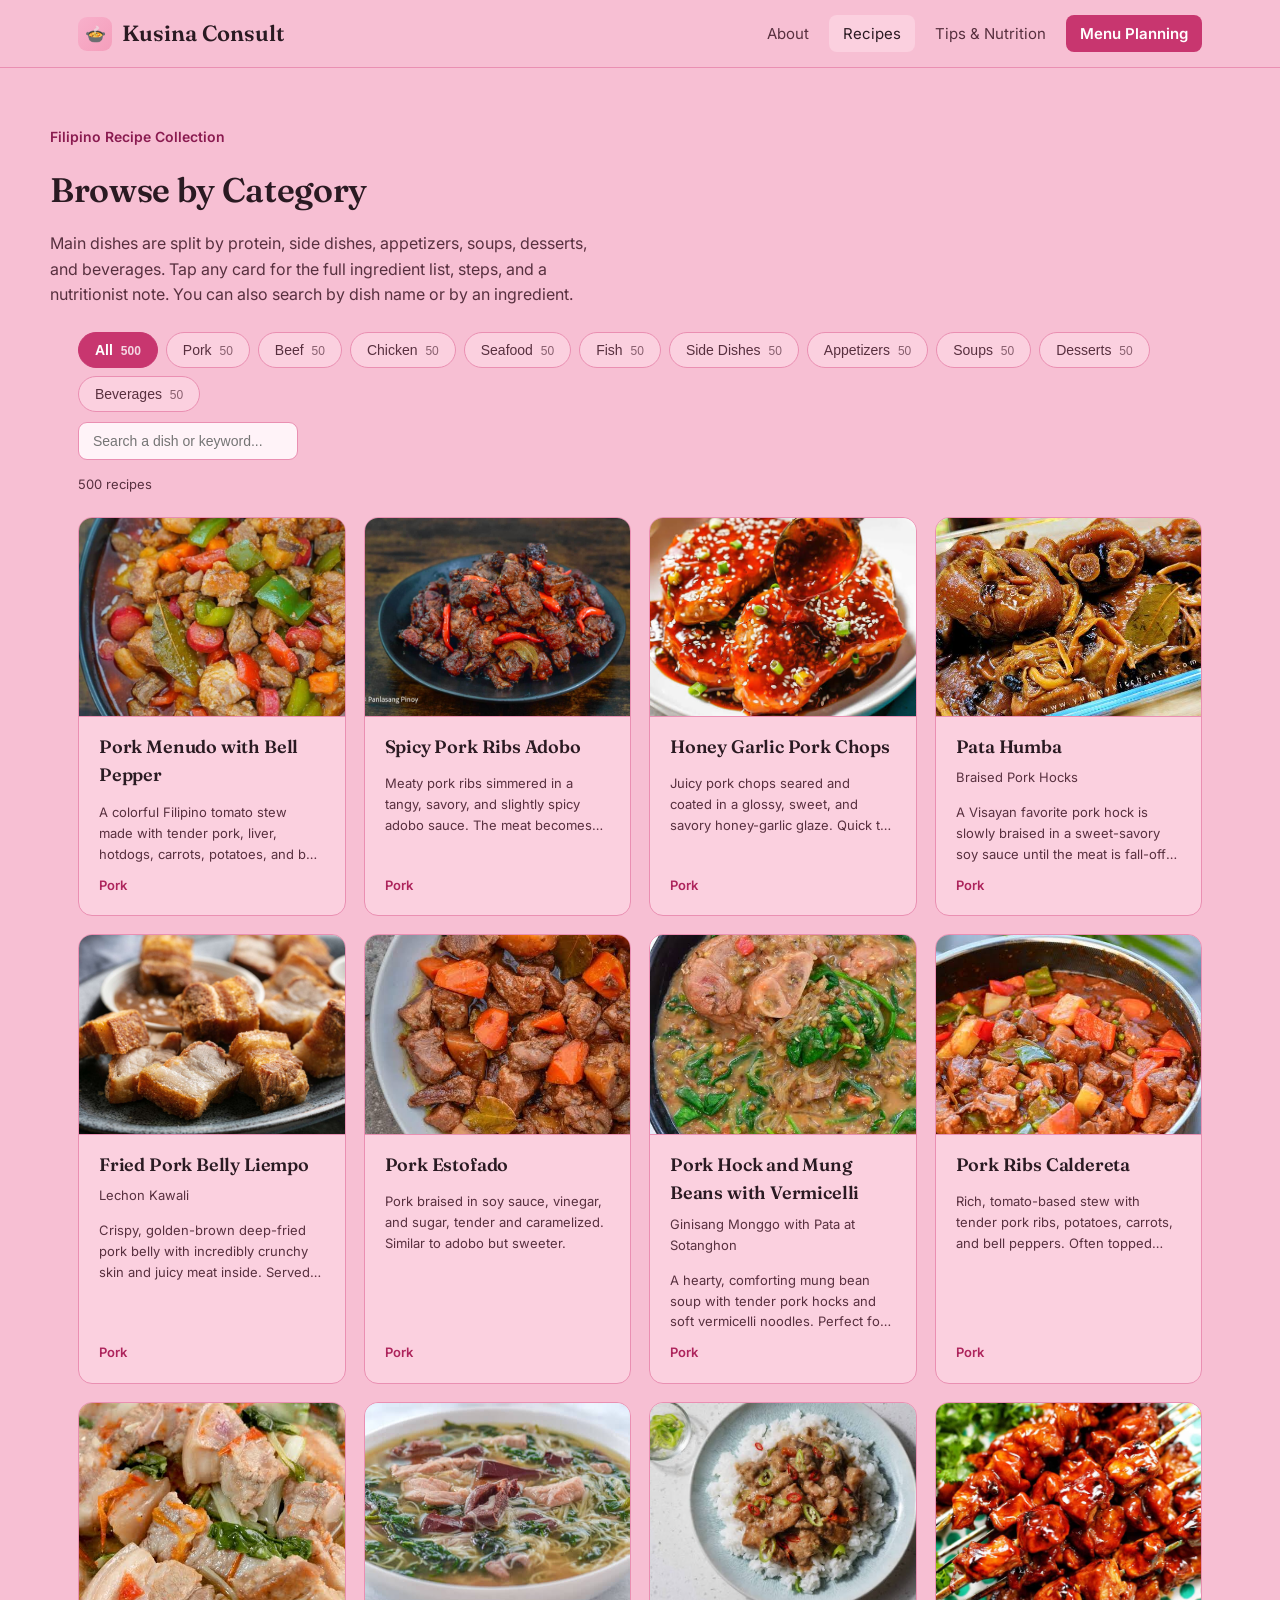
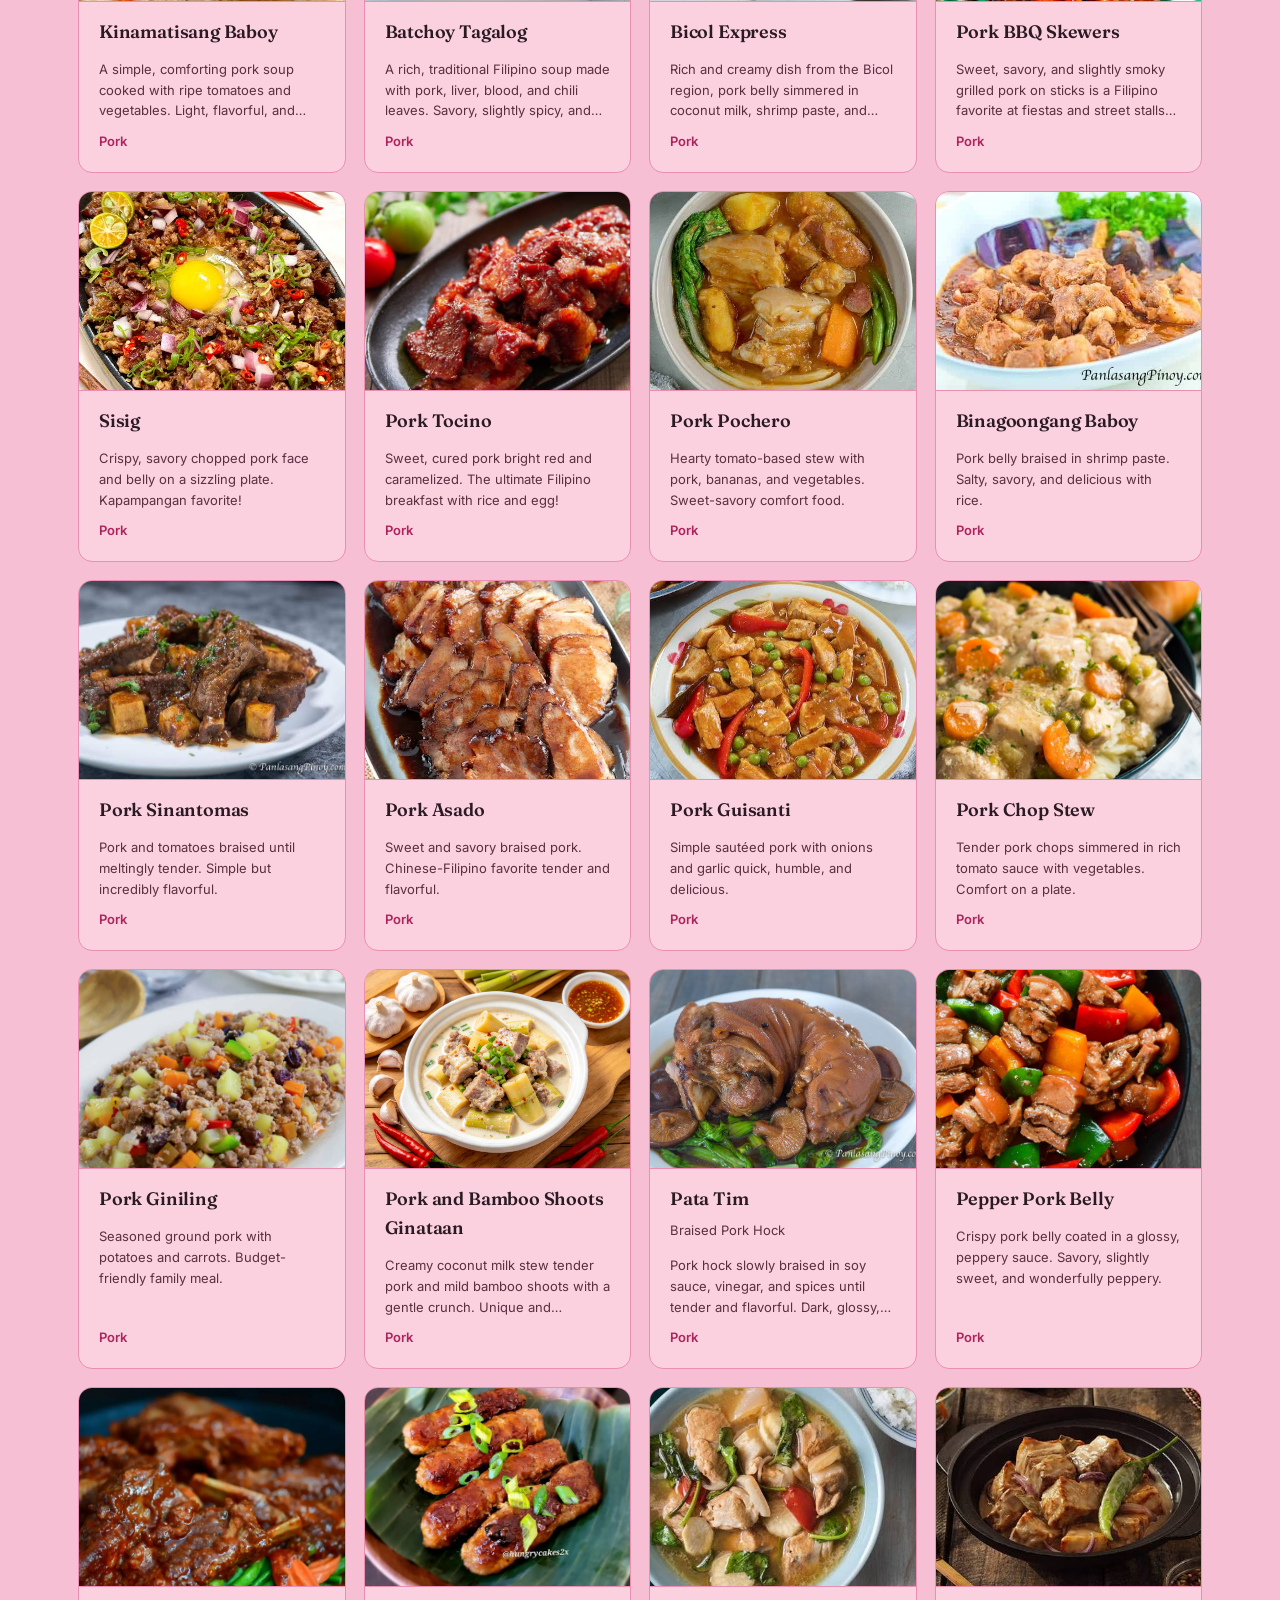
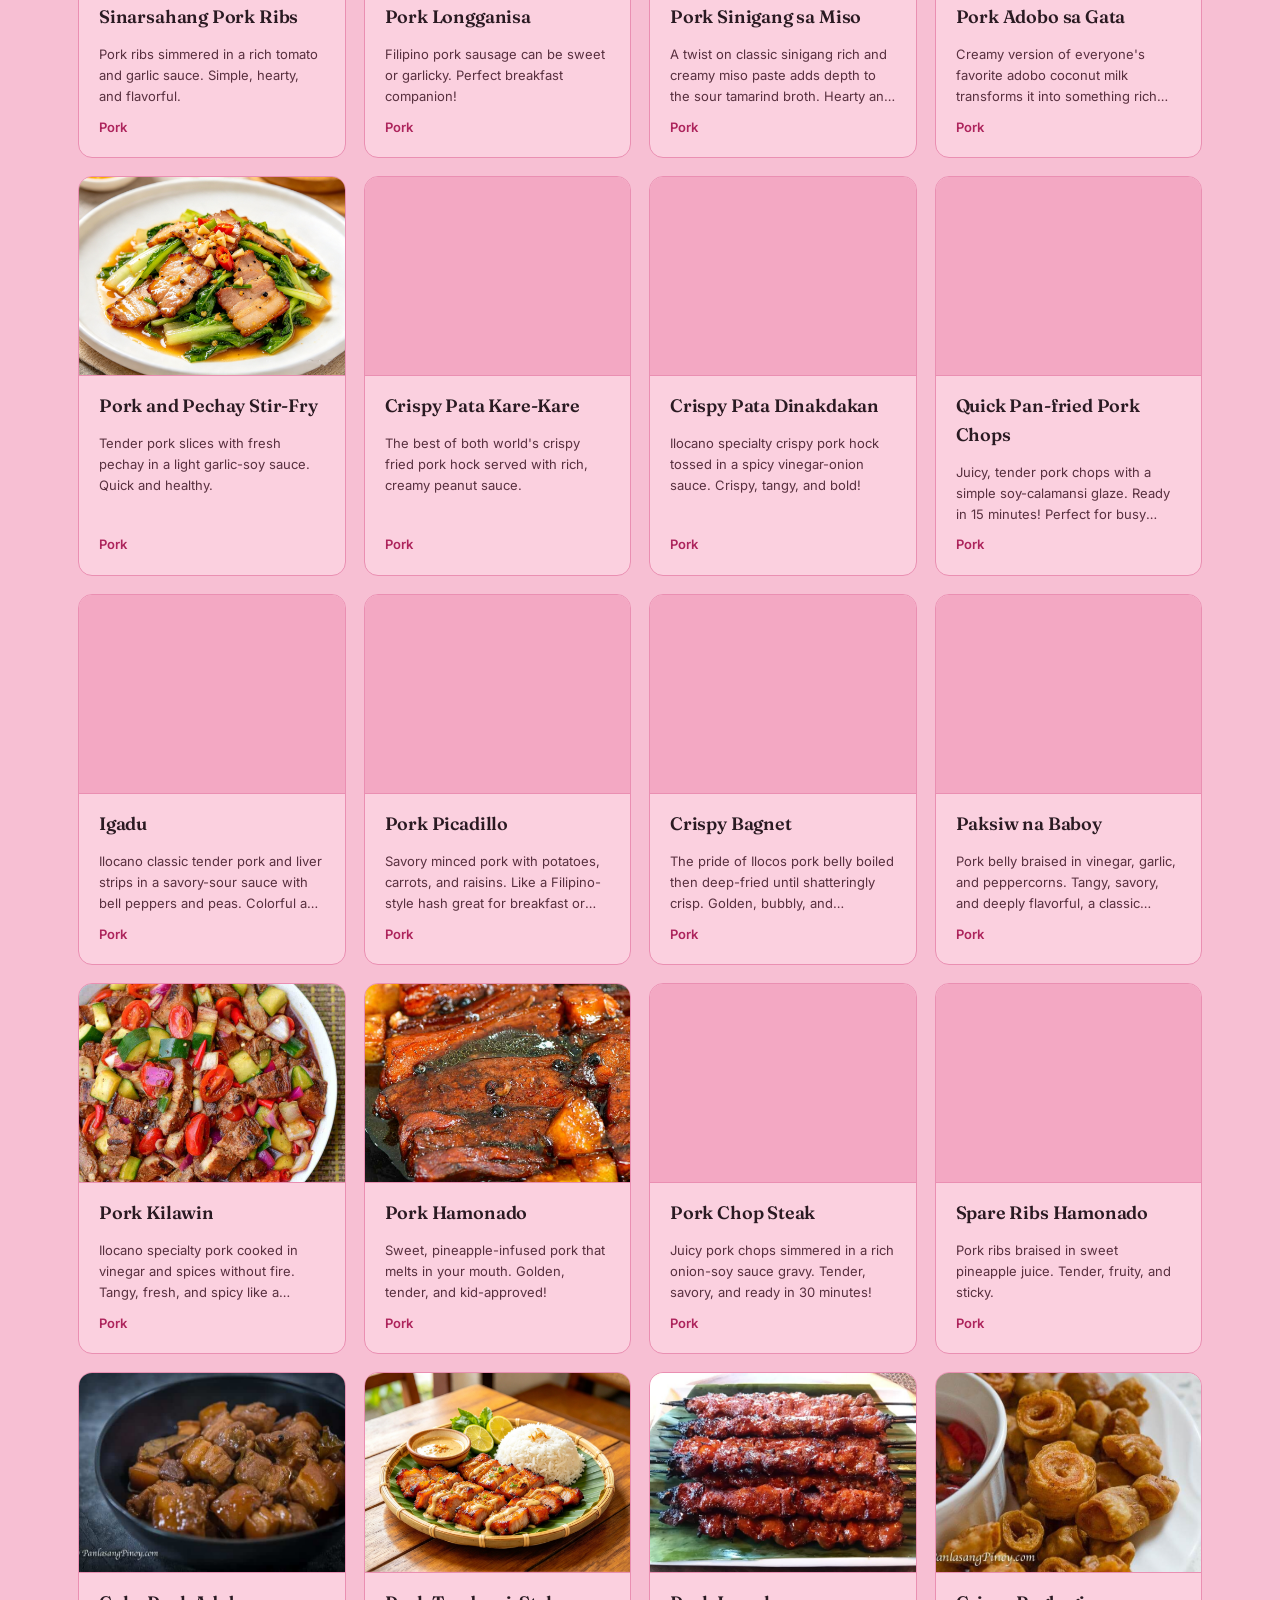
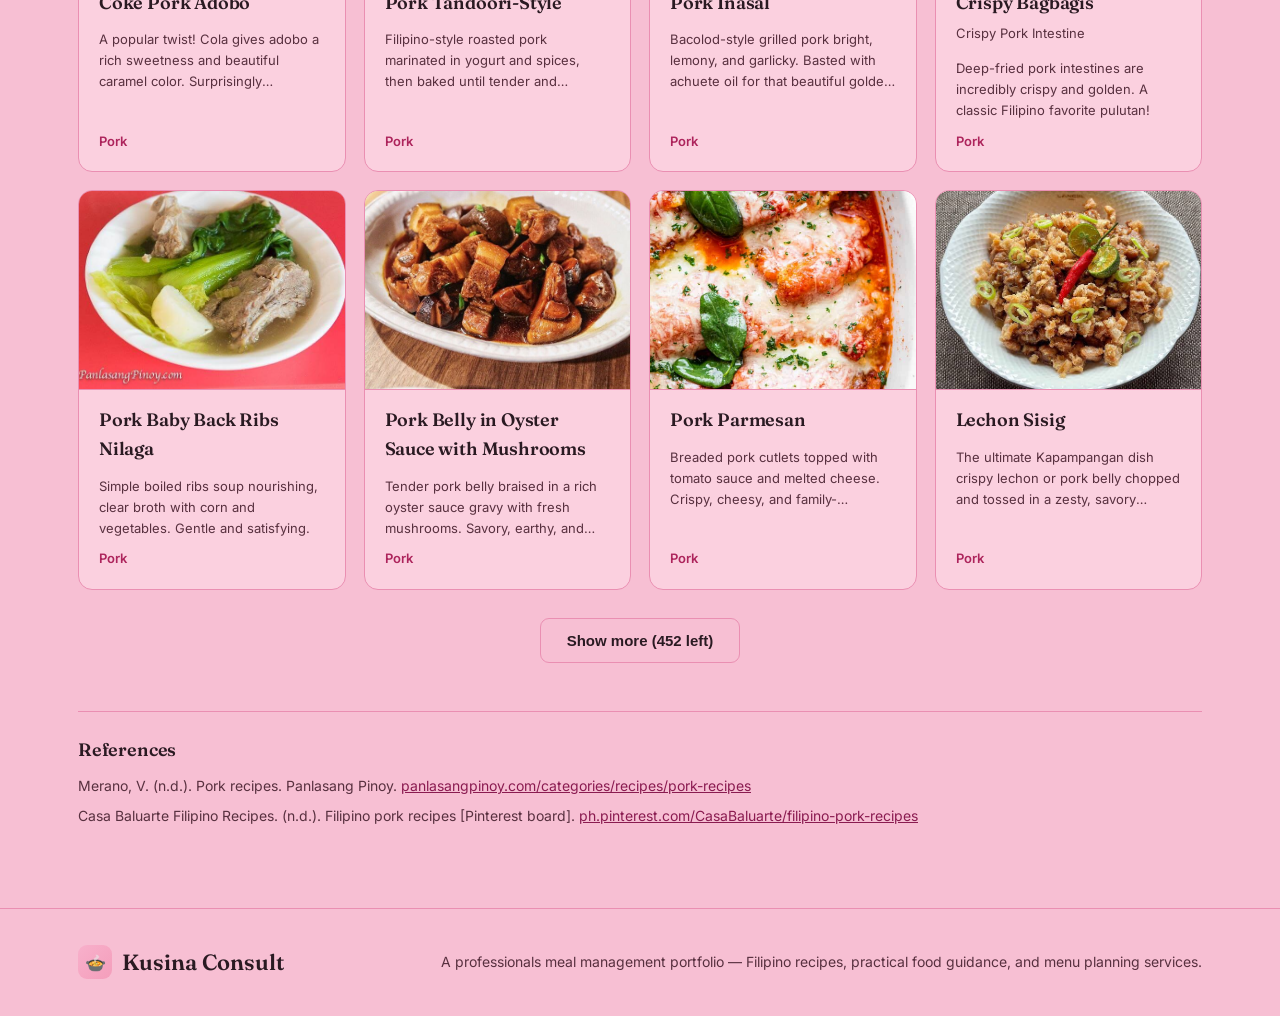
==== commit d2845bca: "Pink and green theme" ====
--- a/recipes.html
+++ b/recipes.html
@@ -23,7 +23,7 @@
 
     <div class="page-header wrap">
       <span class="eyebrow">Filipino Recipe Collection</span>
-      <h2>Browse by category</h2>
+      <h2>Browse by Category</h2>
       <p>
         Main dishes are split by protein, side dishes, appetizers, soups,
         desserts, and beverages. Tap any card for the full ingredient list,
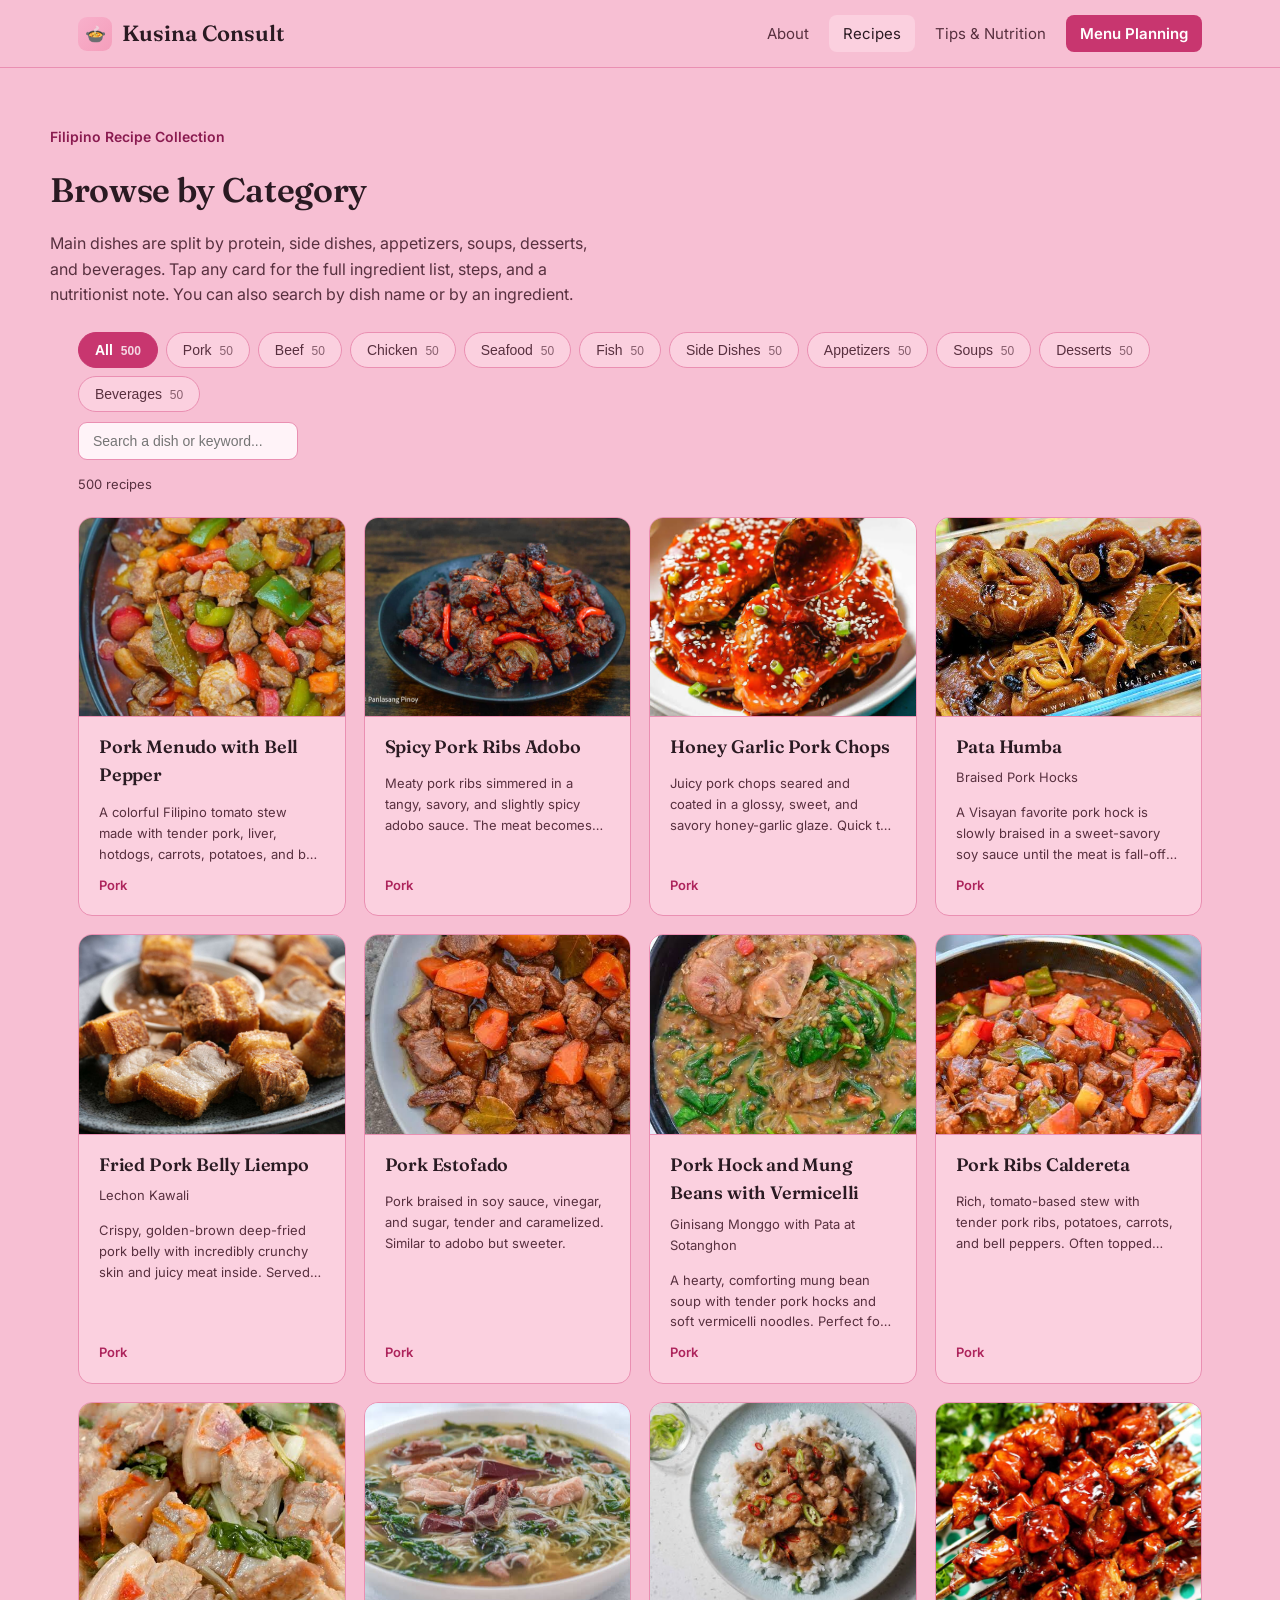
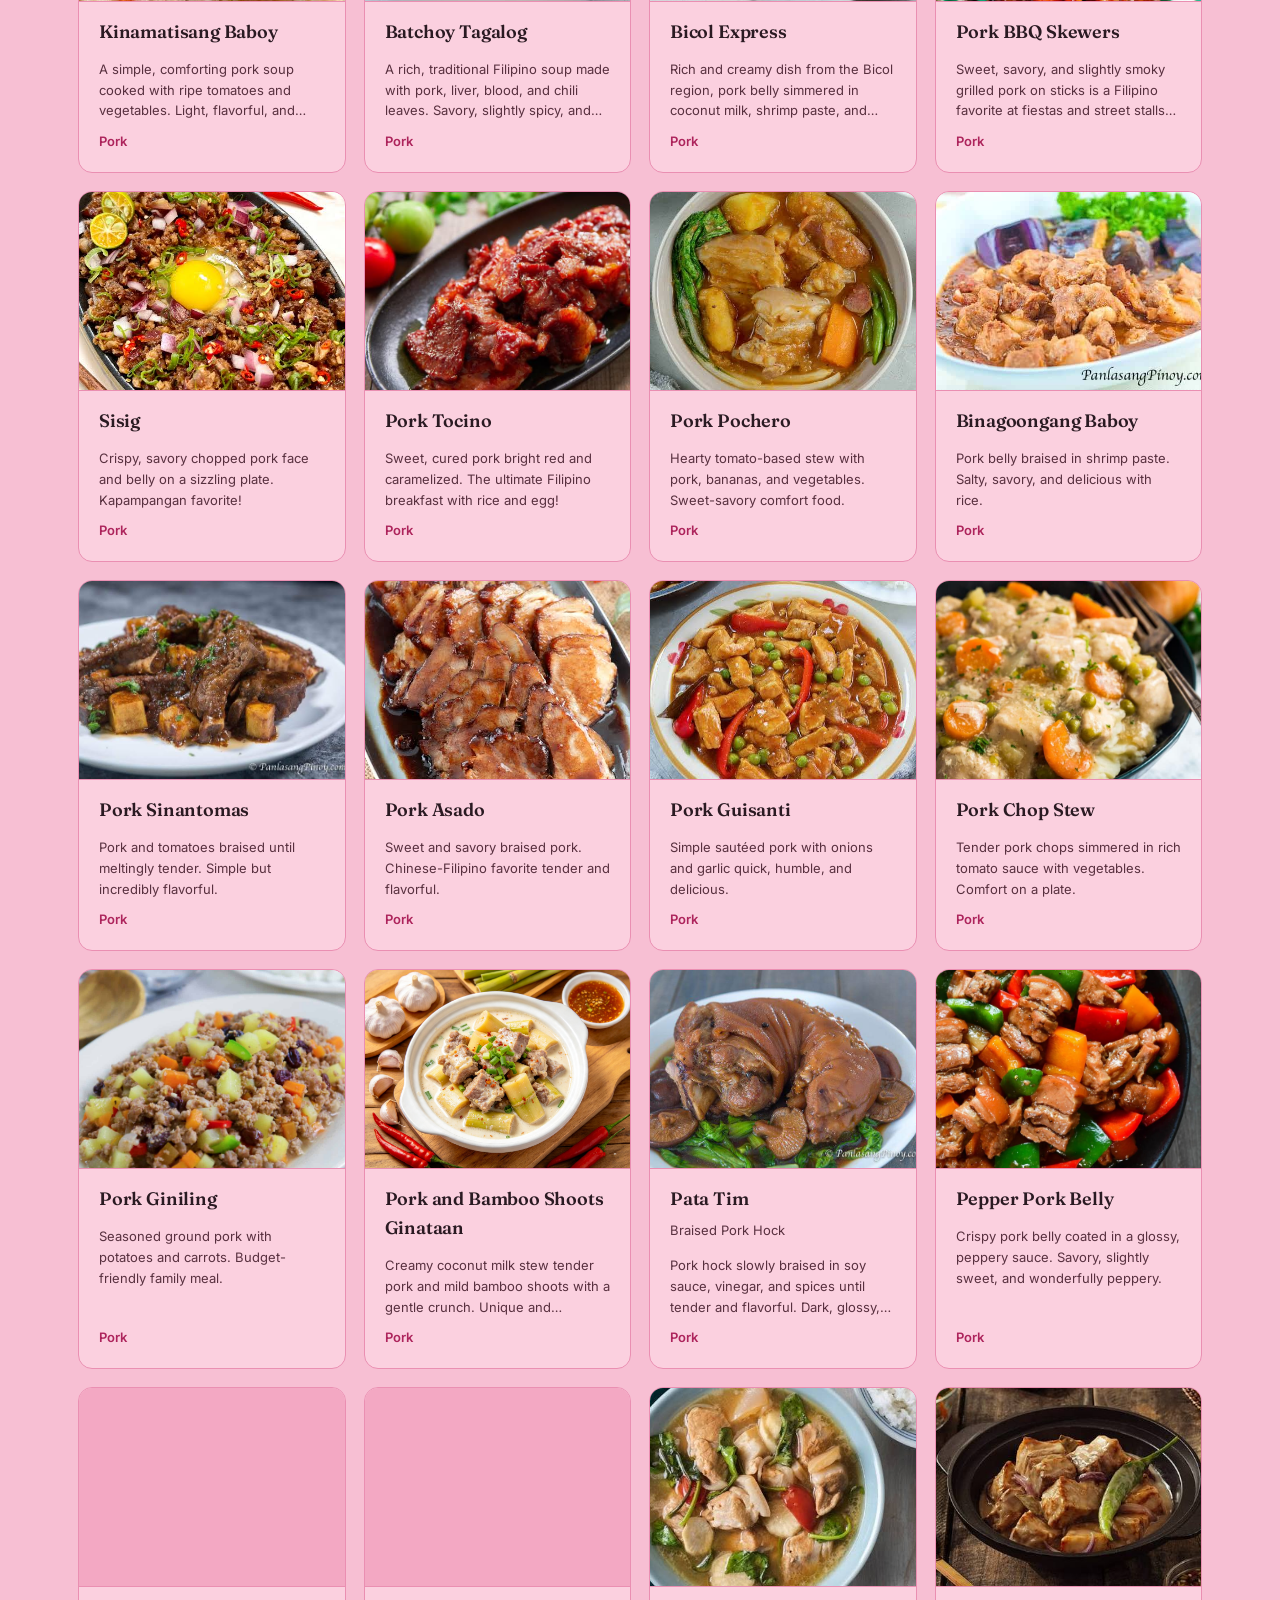
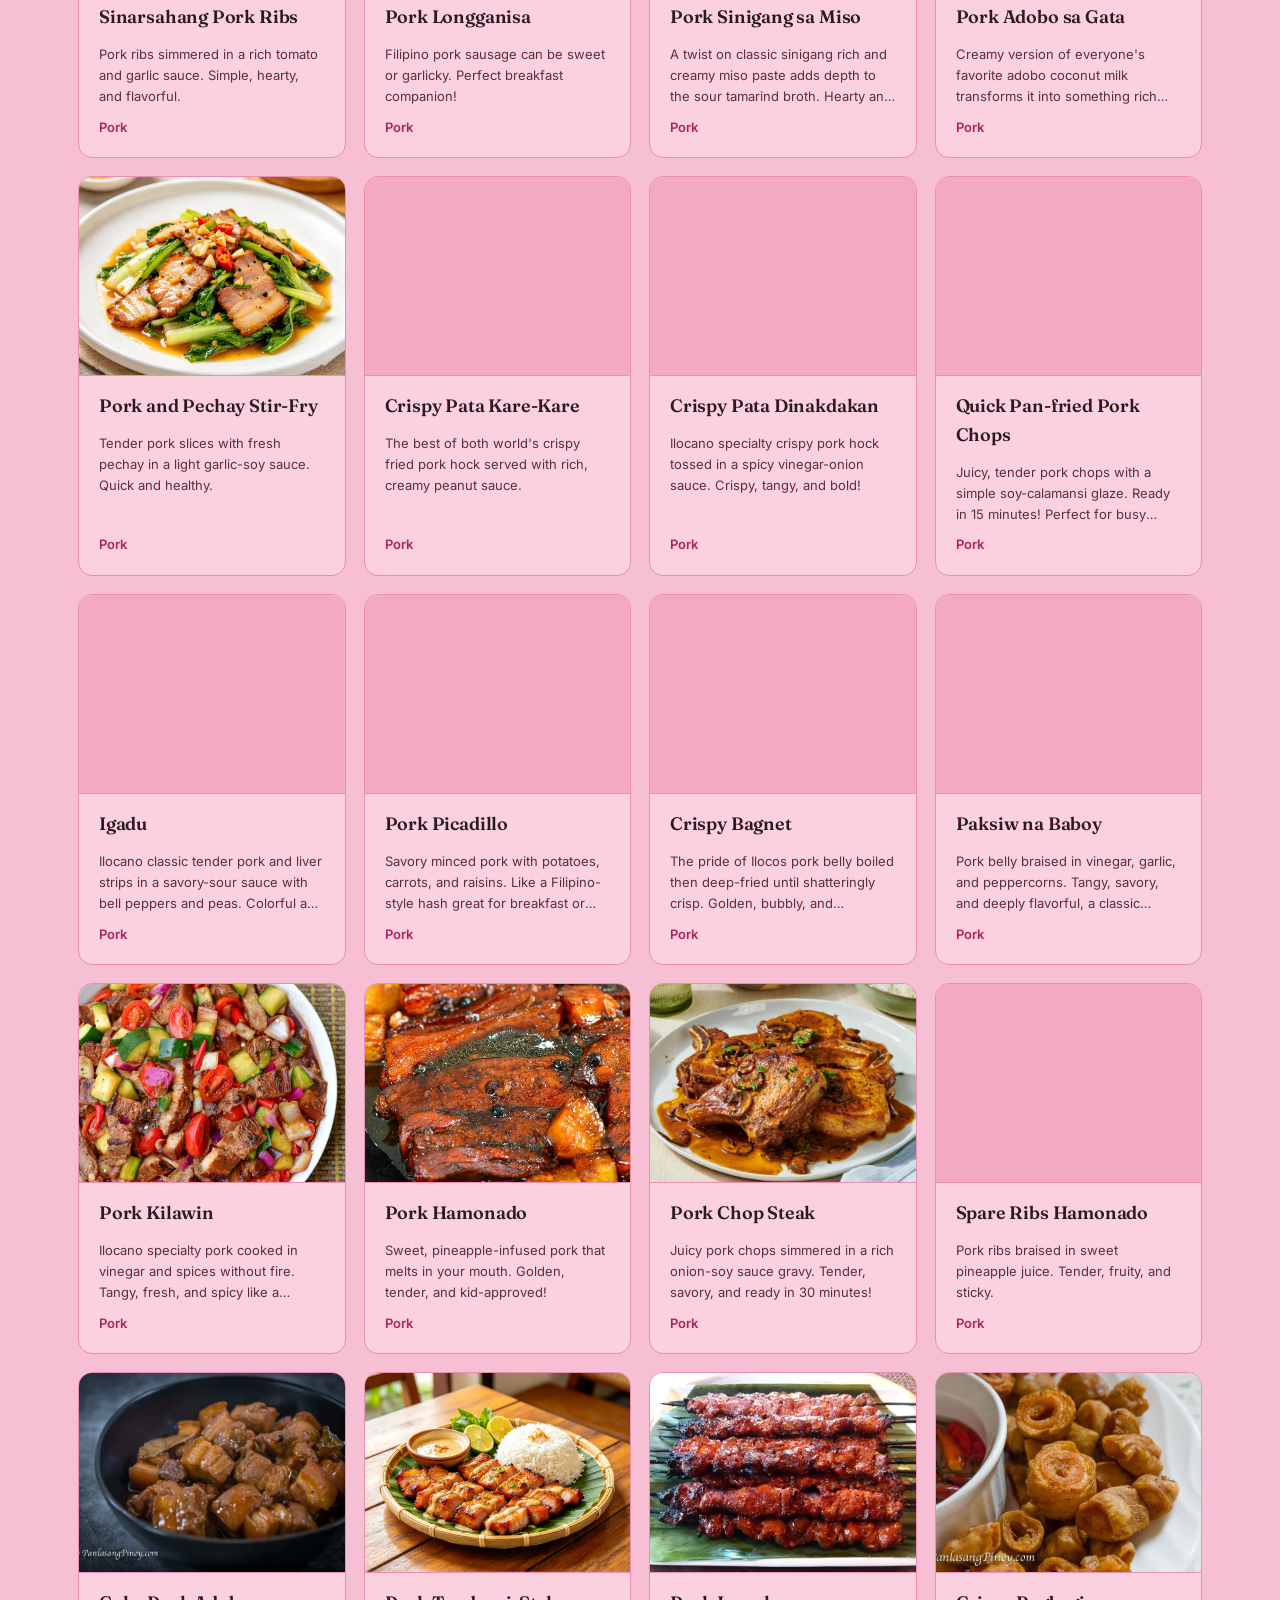
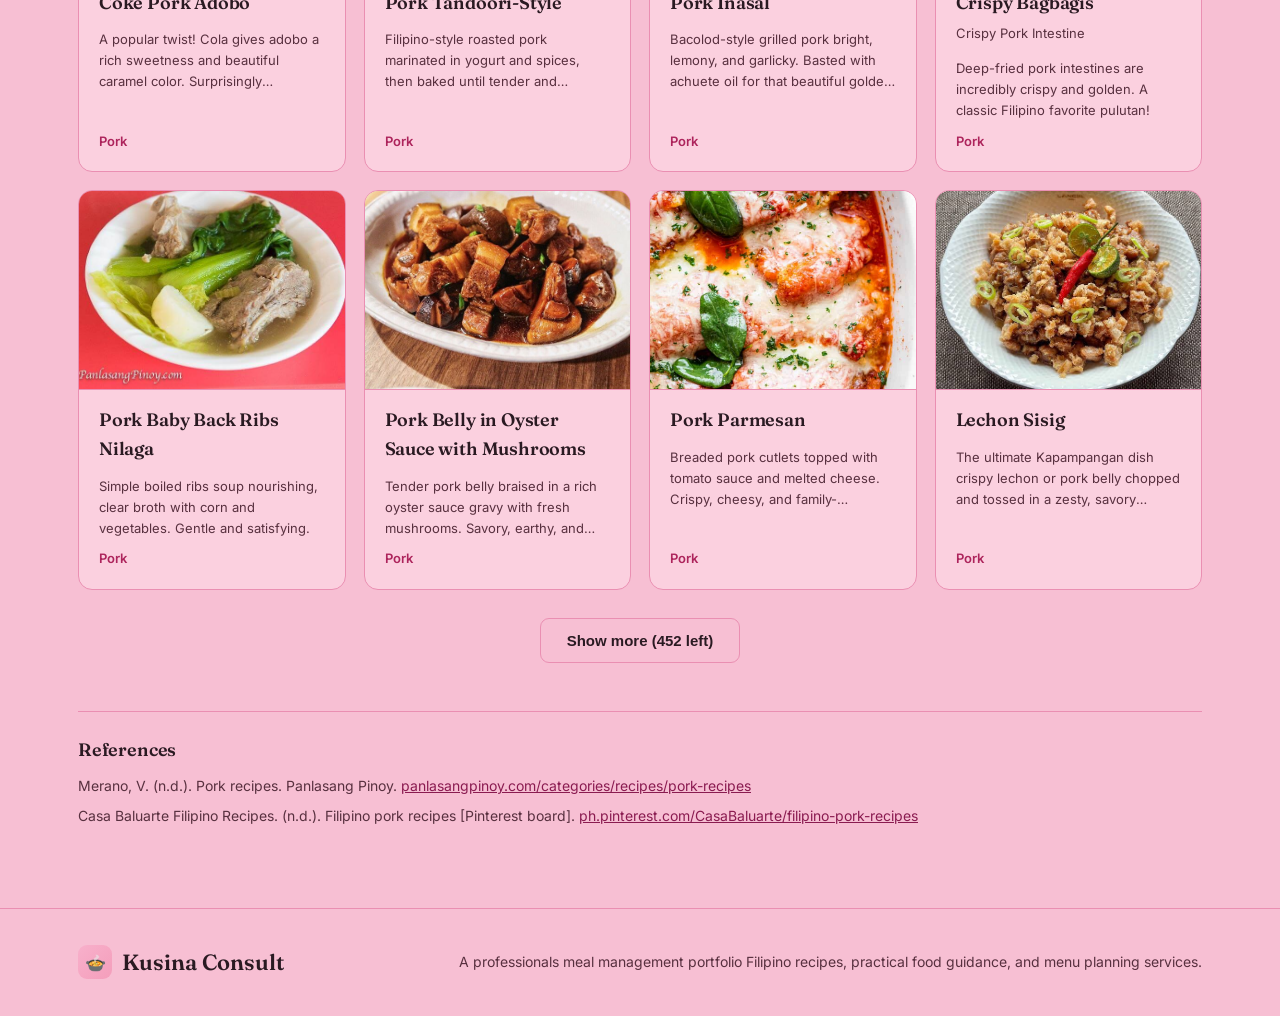
==== commit 09be116e: "Pink and green theme" ====
--- a/recipes.html
+++ b/recipes.html
@@ -3,7 +3,7 @@
   <head>
     <meta charset="UTF-8" />
     <meta name="viewport" content="width=device-width, initial-scale=1.0" />
-    <title>Recipe Collection — Kusina Consult</title>
+    <title>Recipe Collection Kusina Consult</title>
     <link rel="stylesheet" href="assets/style.css" />
   </head>
   <body>
@@ -84,8 +84,8 @@
       <div class="wrap footer-inner">
         <span class="brand"><span class="mark">🍲</span> Kusina Consult</span>
         <p>
-          A professionals meal management portfolio — Filipino recipes,
-          practical food guidance, and menu planning services.
+          A professionals meal management portfolio Filipino recipes, practical
+          food guidance, and menu planning services.
         </p>
       </div>
     </footer>
